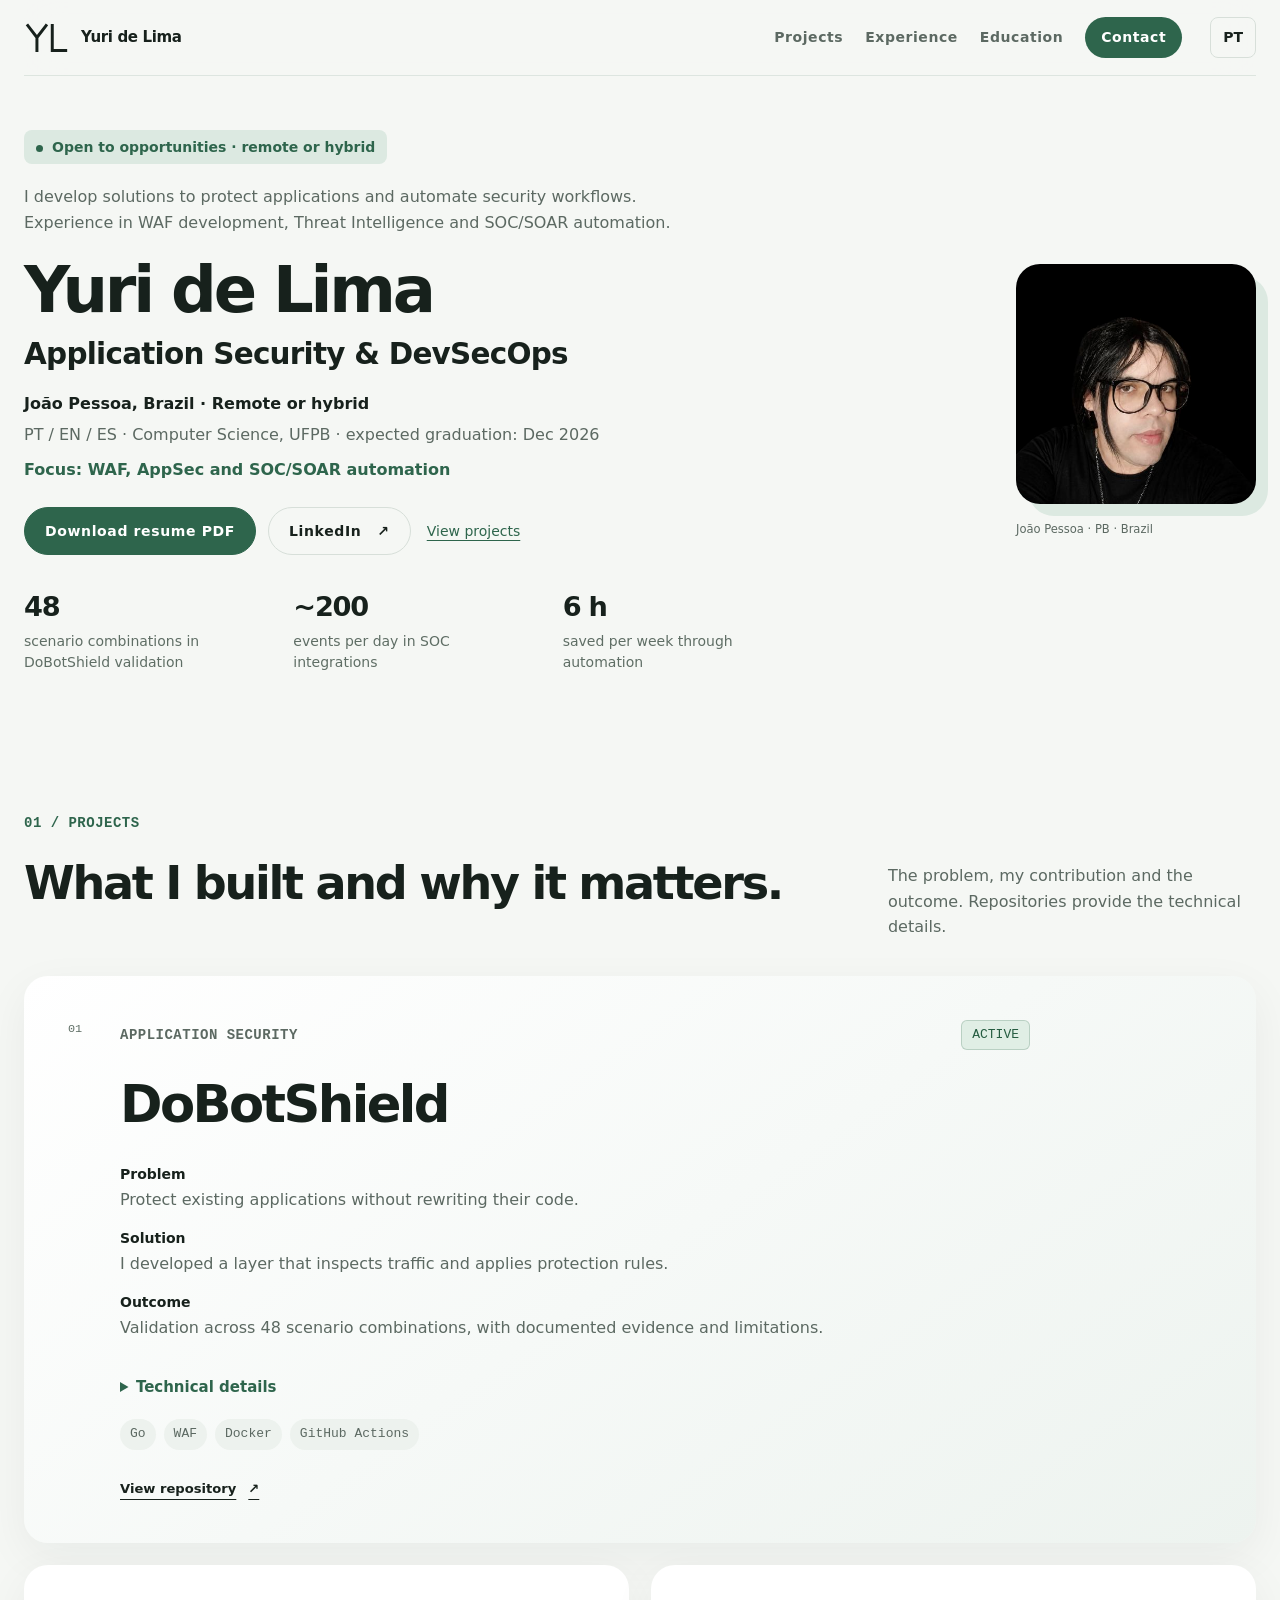
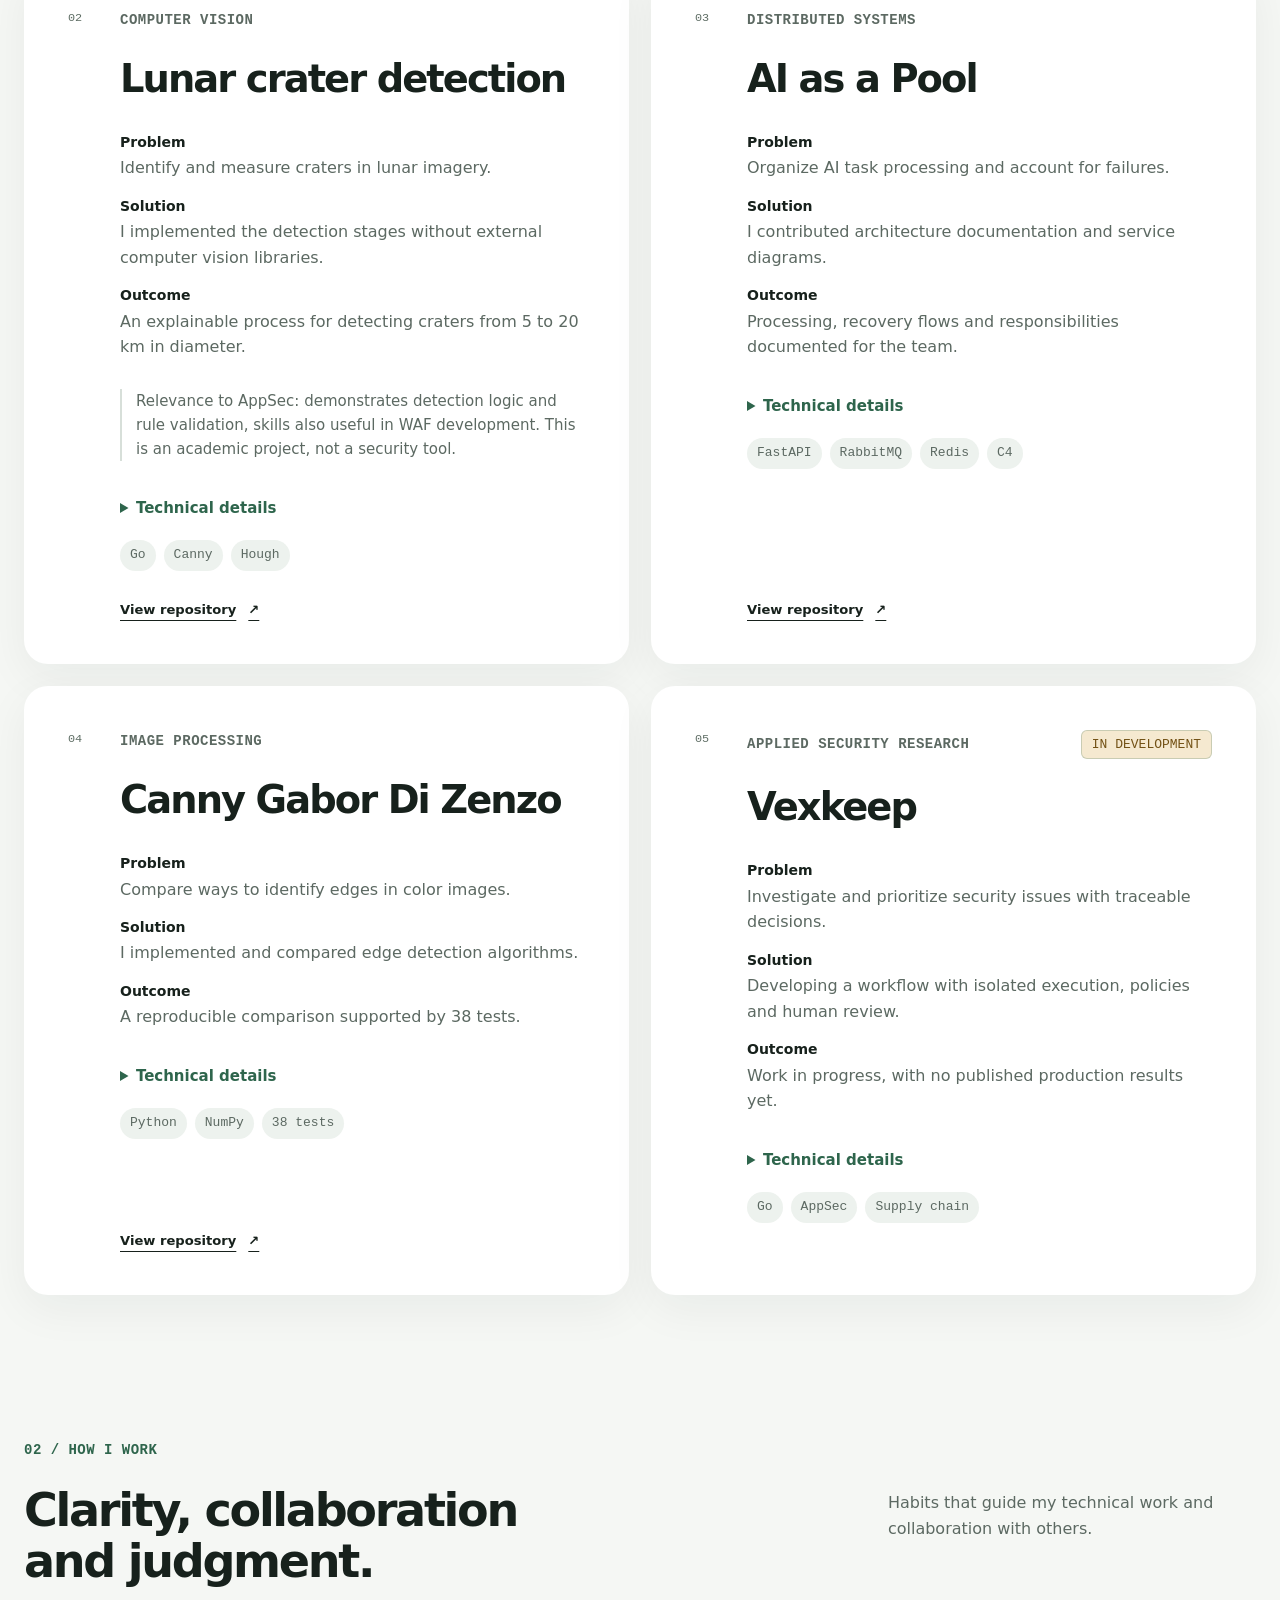
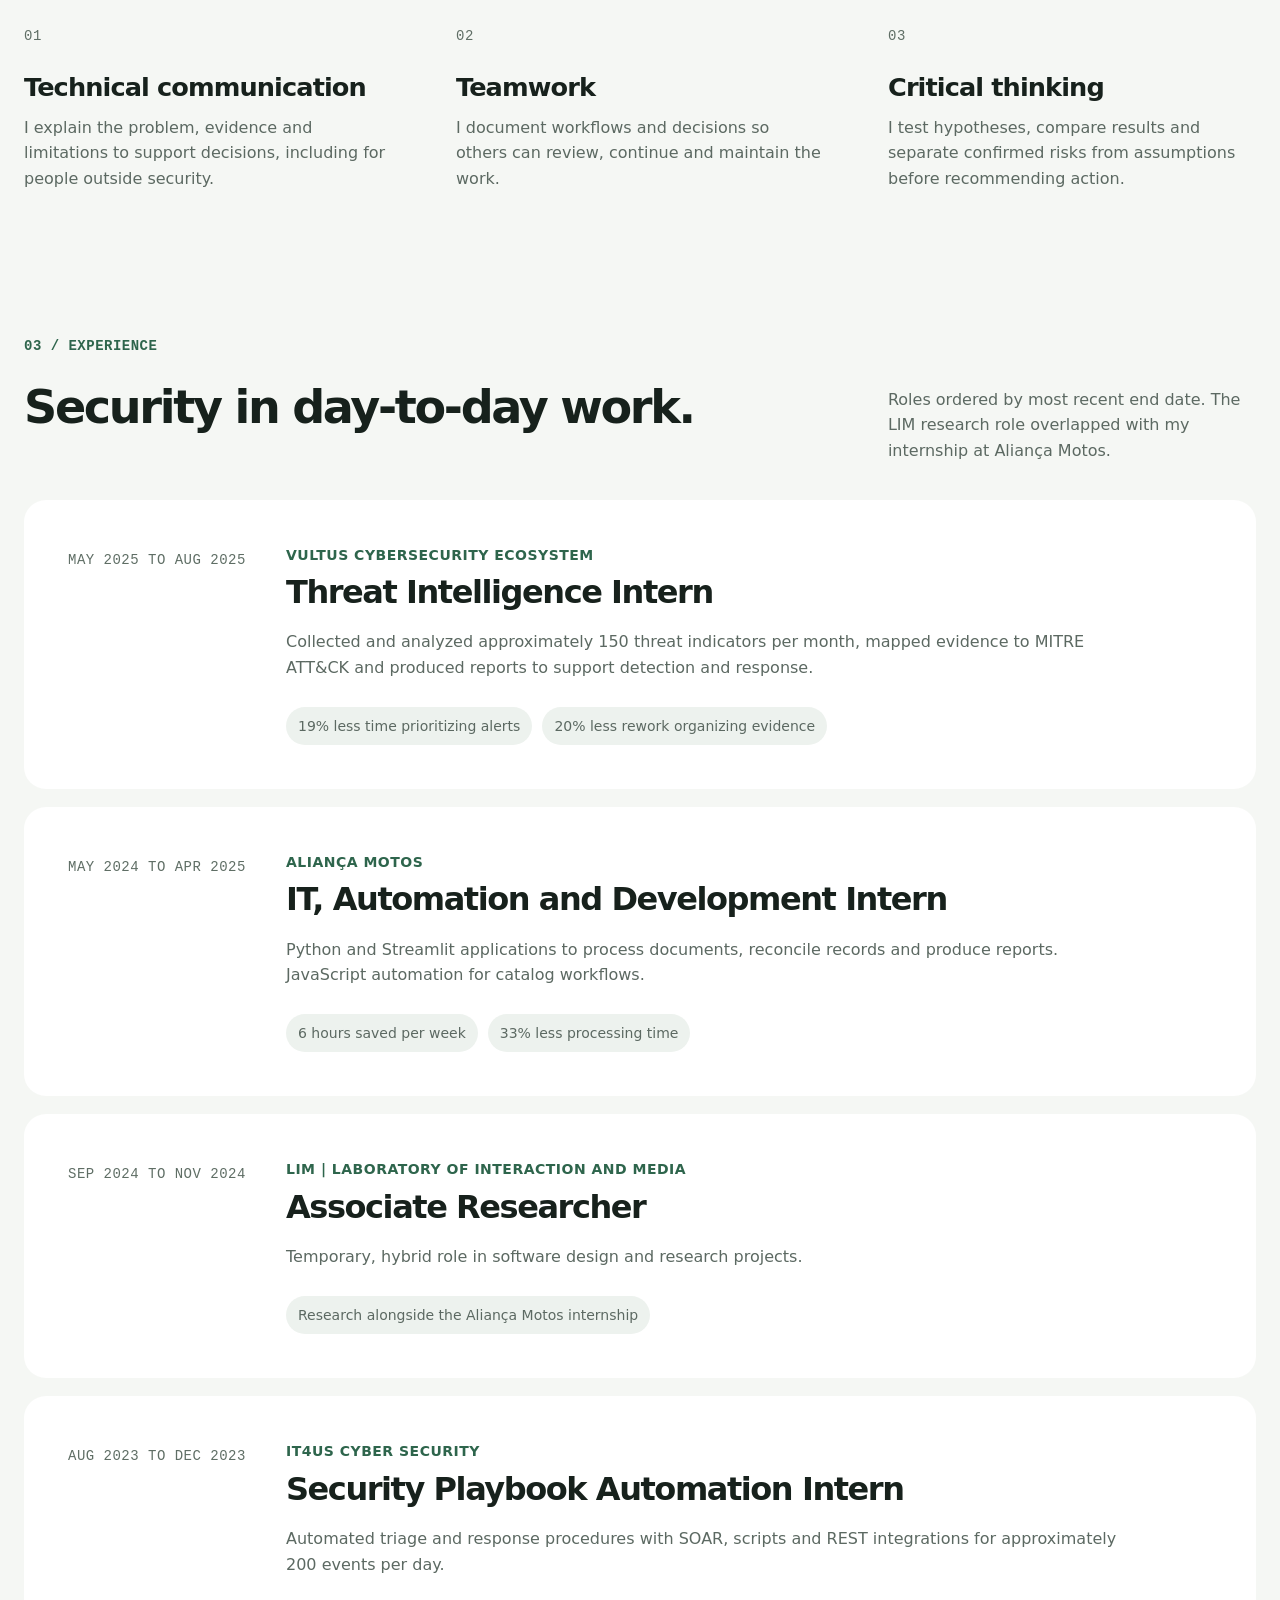
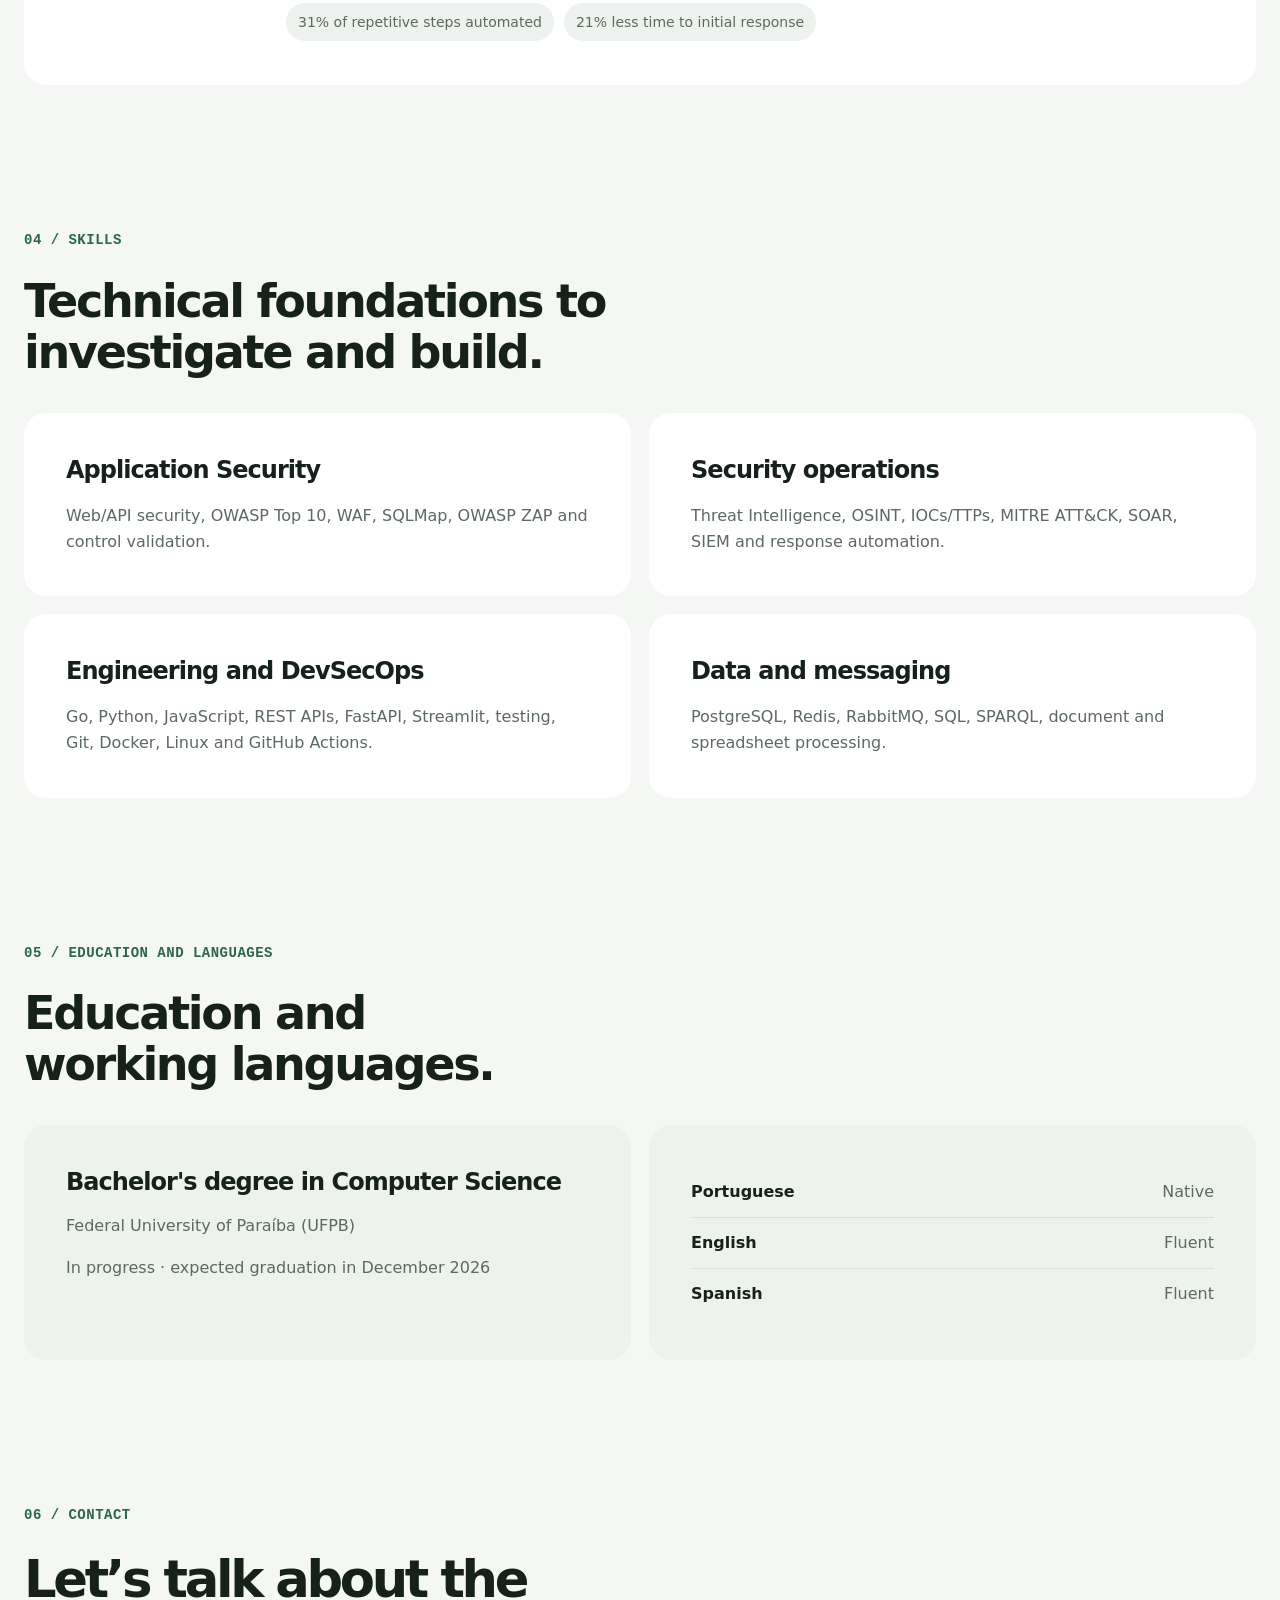
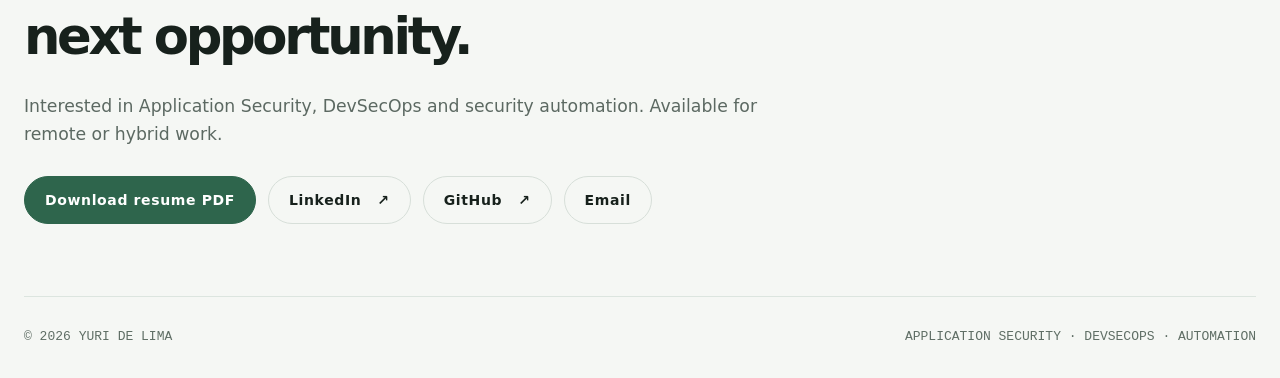
==== en/index.html @ e6f4560c "feat: make portfolio recruiter-friendly with English version and resume downloads" ====
<!doctype html>
<html lang="en">
<head>
  <meta charset="UTF-8"><meta name="viewport" content="width=device-width, initial-scale=1">
  <meta name="color-scheme" content="light dark">
  <meta name="theme-color" content="#f5f7f4" media="(prefers-color-scheme: light)">
  <meta name="theme-color" content="#131b17" media="(prefers-color-scheme: dark)">
  <title>Yuri de Lima - AppSec Engineer | João Pessoa</title><meta name="description" content="Yuri de Lima, based in João Pessoa, Brazil. Application Security, DevSecOps, WAF and SOC/SOAR automation. Projects, experience, UFPB education and PDF resume."><meta name="author" content="Yuri de Lima">
  <link rel="canonical" href="https://yuridelimadev.github.io/en/">
  <link rel="alternate" hreflang="pt-BR" href="https://yuridelimadev.github.io/"><link rel="alternate" hreflang="en" href="https://yuridelimadev.github.io/en/"><link rel="alternate" hreflang="x-default" href="https://yuridelimadev.github.io/">
  <meta property="og:type" content="website"><meta property="og:locale" content="en_US"><meta property="og:site_name" content="Yuri de Lima">
  <meta property="og:title" content="Yuri de Lima | Application Security &amp; DevSecOps"><meta property="og:description" content="Yuri de Lima, based in João Pessoa, Brazil. Application Security, DevSecOps, WAF and SOC/SOAR automation. Projects, experience, UFPB education and PDF resume."><meta property="og:url" content="https://yuridelimadev.github.io/en/">
  <meta property="og:image" content="https://yuridelimadev.github.io/assets/og.png"><meta property="og:image:type" content="image/png"><meta property="og:image:width" content="1731"><meta property="og:image:height" content="909"><meta property="og:image:alt" content="Yuri de Lima, Application Security and DevSecOps">
  <meta name="twitter:card" content="summary_large_image"><meta name="twitter:title" content="Yuri de Lima | Application Security &amp; DevSecOps"><meta name="twitter:description" content="Yuri de Lima, based in João Pessoa, Brazil. Application Security, DevSecOps, WAF and SOC/SOAR automation. Projects, experience, UFPB education and PDF resume."><meta name="twitter:image" content="https://yuridelimadev.github.io/assets/og.png">
  <link rel="icon" href="/assets/favicon.svg?v=4" type="image/svg+xml"><link rel="manifest" href="/site.webmanifest"><link rel="stylesheet" href="/styles.css?v=5"><script src="/script.js?v=5" defer></script>
  <script type="application/ld+json">{"@context":"https://schema.org","@type":"Person","@id":"https://yuridelimadev.github.io/#person","name":"Yuri de Lima","url":"https://yuridelimadev.github.io/","image":"https://yuridelimadev.github.io/assets/yuri-silva.jpg","jobTitle":"Application Security & DevSecOps","email":"mailto:yuri.silva.bezerra.lima@academico.ufpb.br","sameAs":["https://github.com/yurIdeLimaDev","https://www.linkedin.com/in/yuridelima"],"address":{"@type":"PostalAddress","addressLocality":"João Pessoa","addressRegion":"PB","addressCountry":"BR"},"affiliation":{"@type":"CollegeOrUniversity","name":"Universidade Federal da Paraíba"},"knowsLanguage":["pt-BR","en","es"],"knowsAbout":["Application Security","DevSecOps","WAF","Threat Intelligence","SOC","SOAR","Security Automation","Go","Python"]}</script>
</head>
<body>
  <a class="skip-link" href="#conteudo">Skip to content</a>
  <header class="site-header">
    <a class="brand" href="#inicio" aria-label="Yuri de Lima, home"><span class="brand-mark" aria-hidden="true"><svg viewBox="0 0 48 36" focusable="false"><path d="M4 5 L13.5 17.5 L23 5 M13.5 17.5 L13.5 31"/><path d="M29.5 5 L29.5 31 L43.5 31"/></svg></span><span>Yuri de Lima</span></a>
    <div class="header-controls"><a class="language-toggle" href="/" hreflang="pt-BR" lang="pt-BR" aria-label="Ler em português">PT</a><button class="menu-toggle" type="button" aria-expanded="false" aria-controls="main-nav"><span class="sr-only">Open menu</span><span aria-hidden="true"></span><span aria-hidden="true"></span></button></div>
    <nav id="main-nav" class="main-nav" aria-label="Main navigation"><a href="#trabalhos">Projects</a><a href="#experiencia">Experience</a><a href="#formacao">Education</a><a class="nav-cta" href="#contato">Contact</a></nav>
  </header>
  <main id="conteudo">
    <section id="inicio" class="hero section-shell" aria-labelledby="hero-title">
      <div class="hero-copy">
        <p class="availability"><span class="status-dot" aria-hidden="true"></span>Open to opportunities · remote or hybrid</p>
        <p class="hero-pitch">I develop solutions to protect applications and automate security workflows. Experience in WAF development, Threat Intelligence and SOC/SOAR automation.</p>
        <h1 id="hero-title">Yuri de Lima <span>Application Security &amp; DevSecOps</span></h1>
        <p class="hero-location">João Pessoa, Brazil · Remote or hybrid</p><p class="hero-facts">PT / EN / ES · Computer Science, UFPB · expected graduation: Dec 2026</p><p class="hero-focus">Focus: WAF, AppSec and SOC/SOAR automation</p>
        <div class="hero-actions"><a class="button button-primary" href="/assets/cv-yuri-de-lima-en.pdf" download>Download resume PDF</a><a class="button button-secondary" href="https://www.linkedin.com/in/yuridelima" target="_blank" rel="noopener noreferrer">LinkedIn <span aria-hidden="true">↗</span></a><a class="text-link" href="#trabalhos">View projects</a></div>
        <dl class="signal-grid"><div><dt>48</dt><dd>scenario combinations in DoBotShield validation</dd></div><div><dt>~200</dt><dd>events per day in SOC integrations</dd></div><div><dt>6 h</dt><dd>saved per week through automation</dd></div></dl>
      </div>
      <aside class="profile-panel" aria-label="Yuri de Lima"><div class="portrait-frame"><img src="/assets/yuri-silva.jpg" alt="Portrait of Yuri de Lima" width="640" height="640" fetchpriority="high"></div><div class="profile-meta"><p>João Pessoa · PB · Brazil</p></div></aside>
    </section>
    <section id="trabalhos" class="projects section-shell" aria-labelledby="projects-title">
      <div class="section-heading"><p class="section-index">01 / Projects</p><h2 id="projects-title">What I built and why it matters.</h2><p>The problem, my contribution and the outcome. Repositories provide the technical details.</p></div>
      <div class="project-grid"><article class="project-card project-card-featured"><div class="project-number" aria-hidden="true">01</div><div class="project-content"><div class="project-topline"><p class="project-type">Application Security</p><span class="project-state state-active">Active</span></div><h3>DoBotShield</h3><dl class="project-story"><div><dt>Problem</dt><dd>Protect existing applications without rewriting their code.</dd></div><div><dt>Solution</dt><dd>I developed a layer that inspects traffic and applies protection rules.</dd></div><div><dt>Outcome</dt><dd>Validation across 48 scenario combinations, with documented evidence and limitations.</dd></div></dl><details><summary>Technical details</summary><p>Go WAF and reverse proxy with HTTP/WebSocket inspection, payload normalization, rate limiting and IP/CIDR controls. Eight targets compared using SQLMap, OWASP ZAP, Commix, XSStrike, testssl.sh and wrk.</p></details><ul class="tag-list"><li>Go</li><li>WAF</li><li>Docker</li><li>GitHub Actions</li></ul><a class="project-link" href="https://github.com/yurIdeLimaDev/DoBotShieldV2" target="_blank" rel="noopener noreferrer">View repository <span aria-hidden="true">↗</span></a></div></article><article class="project-card "><div class="project-number" aria-hidden="true">02</div><div class="project-content"><div class="project-topline"><p class="project-type">Computer vision</p></div><h3>Lunar crater detection</h3><dl class="project-story"><div><dt>Problem</dt><dd>Identify and measure craters in lunar imagery.</dd></div><div><dt>Solution</dt><dd>I implemented the detection stages without external computer vision libraries.</dd></div><div><dt>Outcome</dt><dd>An explainable process for detecting craters from 5 to 20 km in diameter.</dd></div></dl><p class="project-relevance">Relevance to AppSec: demonstrates detection logic and rule validation, skills also useful in WAF development. This is an academic project, not a security tool.</p><details><summary>Technical details</summary><p>LRO WAC imagery, Canny edge detection and the Hough transform, using the Go standard library.</p></details><ul class="tag-list"><li>Go</li><li>Canny</li><li>Hough</li></ul><a class="project-link" href="https://github.com/yurIdeLimaDev/ID-Crateras-Lunares" target="_blank" rel="noopener noreferrer">View repository <span aria-hidden="true">↗</span></a></div></article><article class="project-card "><div class="project-number" aria-hidden="true">03</div><div class="project-content"><div class="project-topline"><p class="project-type">Distributed systems</p></div><h3>AI as a Pool</h3><dl class="project-story"><div><dt>Problem</dt><dd>Organize AI task processing and account for failures.</dd></div><div><dt>Solution</dt><dd>I contributed architecture documentation and service diagrams.</dd></div><div><dt>Outcome</dt><dd>Processing, recovery flows and responsibilities documented for the team.</dd></div></dl><details><summary>Technical details</summary><p>Asynchronous architecture with Redis, PostgreSQL, RabbitMQ, retries, DLQ, circuit breaker and cache-aside. My contribution focused on documentation and C4 diagrams.</p></details><ul class="tag-list"><li>FastAPI</li><li>RabbitMQ</li><li>Redis</li><li>C4</li></ul><a class="project-link" href="https://github.com/yurIdeLimaDev/-IA_como_Pool" target="_blank" rel="noopener noreferrer">View repository <span aria-hidden="true">↗</span></a></div></article><article class="project-card "><div class="project-number" aria-hidden="true">04</div><div class="project-content"><div class="project-topline"><p class="project-type">Image processing</p></div><h3>Canny Gabor Di Zenzo</h3><dl class="project-story"><div><dt>Problem</dt><dd>Compare ways to identify edges in color images.</dd></div><div><dt>Solution</dt><dd>I implemented and compared edge detection algorithms.</dd></div><div><dt>Outcome</dt><dd>A reproducible comparison supported by 38 tests.</dd></div></dl><details><summary>Technical details</summary><p>Classic Canny and a vector approach to color images, with correlation, non-maximum suppression and hysteresis implemented from scratch.</p></details><ul class="tag-list"><li>Python</li><li>NumPy</li><li>38 tests</li></ul><a class="project-link" href="https://github.com/yurIdeLimaDev/PDI-Filtros" target="_blank" rel="noopener noreferrer">View repository <span aria-hidden="true">↗</span></a></div></article><article class="project-card "><div class="project-number" aria-hidden="true">05</div><div class="project-content"><div class="project-topline"><p class="project-type">Applied security research</p><span class="project-state state-development">In development</span></div><h3>Vexkeep</h3><dl class="project-story"><div><dt>Problem</dt><dd>Investigate and prioritize security issues with traceable decisions.</dd></div><div><dt>Solution</dt><dd>Developing a workflow with isolated execution, policies and human review.</dd></div><div><dt>Outcome</dt><dd>Work in progress, with no published production results yet.</dd></div></dl><details><summary>Technical details</summary><p>Versioned policies, normalized evidence and final human review. Private repository; only a high-level description is public.</p></details><ul class="tag-list"><li>Go</li><li>AppSec</li><li>Supply chain</li></ul></div></article></div>
    </section>
    <section class="method section-shell" aria-labelledby="method-title"><div class="section-heading"><p class="section-index">02 / How I work</p><h2 id="method-title">Clarity, collaboration and judgment.</h2><p>Habits that guide my technical work and collaboration with others.</p></div><ol class="principle-list"><li><span class="principle-number">01</span><h3>Technical communication</h3><p>I explain the problem, evidence and limitations to support decisions, including for people outside security.</p></li><li><span class="principle-number">02</span><h3>Teamwork</h3><p>I document workflows and decisions so others can review, continue and maintain the work.</p></li><li><span class="principle-number">03</span><h3>Critical thinking</h3><p>I test hypotheses, compare results and separate confirmed risks from assumptions before recommending action.</p></li></ol></section>
    <section id="experiencia" class="experience section-shell" aria-labelledby="experience-title"><div class="section-heading"><p class="section-index">03 / Experience</p><h2 id="experience-title">Security in day-to-day work.</h2><p>Roles ordered by most recent end date. The LIM research role overlapped with my internship at Aliança Motos.</p></div><div class="timeline"><article class="timeline-item"><p class="timeline-date">May 2025 to Aug 2025</p><div><p class="timeline-company">Vultus Cybersecurity Ecosystem</p><h3>Threat Intelligence Intern</h3><p>Collected and analyzed approximately 150 threat indicators per month, mapped evidence to MITRE ATT&amp;CK and produced reports to support detection and response.</p><ul class="impact-list"><li>19% less time prioritizing alerts</li><li>20% less rework organizing evidence</li></ul></div></article><article class="timeline-item"><p class="timeline-date">May 2024 to Apr 2025</p><div><p class="timeline-company">Aliança Motos</p><h3>IT, Automation and Development Intern</h3><p>Python and Streamlit applications to process documents, reconcile records and produce reports. JavaScript automation for catalog workflows.</p><ul class="impact-list"><li>6 hours saved per week</li><li>33% less processing time</li></ul></div></article><article class="timeline-item"><p class="timeline-date">Sep 2024 to Nov 2024</p><div><p class="timeline-company">LIM | Laboratory of Interaction and Media</p><h3>Associate Researcher</h3><p>Temporary, hybrid role in software design and research projects.</p><ul class="impact-list"><li>Research alongside the Aliança Motos internship</li></ul></div></article><article class="timeline-item"><p class="timeline-date">Aug 2023 to Dec 2023</p><div><p class="timeline-company">IT4US Cyber Security</p><h3>Security Playbook Automation Intern</h3><p>Automated triage and response procedures with SOAR, scripts and REST integrations for approximately 200 events per day.</p><ul class="impact-list"><li>31% of repetitive steps automated</li><li>21% less time to initial response</li></ul></div></article></div></section>
    <section id="competencias" class="capabilities section-shell" aria-labelledby="capabilities-title"><div class="section-heading"><p class="section-index">04 / Skills</p><h2 id="capabilities-title">Technical foundations to investigate and build.</h2></div><div class="capability-grid"><article><h3>Application Security</h3><p>Web/API security, OWASP Top 10, WAF, SQLMap, OWASP ZAP and control validation.</p></article><article><h3>Security operations</h3><p>Threat Intelligence, OSINT, IOCs/TTPs, MITRE ATT&amp;CK, SOAR, SIEM and response automation.</p></article><article><h3>Engineering and DevSecOps</h3><p>Go, Python, JavaScript, REST APIs, FastAPI, Streamlit, testing, Git, Docker, Linux and GitHub Actions.</p></article><article><h3>Data and messaging</h3><p>PostgreSQL, Redis, RabbitMQ, SQL, SPARQL, document and spreadsheet processing.</p></article></div></section>
    <section id="formacao" class="education section-shell" aria-labelledby="education-title"><div class="section-heading"><p class="section-index">05 / Education and languages</p><h2 id="education-title">Education and working languages.</h2></div><div class="education-strip"><div><h3>Bachelor's degree in Computer Science</h3><p>Federal University of Paraíba (UFPB)</p><p>In progress · expected graduation in December 2026</p></div><div><dl class="language-list"><div><dt>Portuguese</dt><dd>Native</dd></div><div><dt>English</dt><dd>Fluent</dd></div><div><dt>Spanish</dt><dd>Fluent</dd></div></dl></div></div></section>
    <section id="contato" class="contact section-shell" aria-labelledby="contact-title"><p class="section-index">06 / Contact</p><div class="contact-grid"><div><h2 id="contact-title">Let’s talk about the next opportunity.</h2><p>Interested in Application Security, DevSecOps and security automation. Available for remote or hybrid work.</p></div><div class="contact-actions" aria-label="Contact channels"><a class="button button-primary" href="/assets/cv-yuri-de-lima-en.pdf" download>Download resume PDF</a><a class="button button-secondary" href="https://www.linkedin.com/in/yuridelima" target="_blank" rel="noopener noreferrer">LinkedIn <span aria-hidden="true">↗</span></a><a class="button button-secondary" href="https://github.com/yurIdeLimaDev" target="_blank" rel="noopener noreferrer">GitHub <span aria-hidden="true">↗</span></a><a class="button button-secondary" href="mailto:yuri.silva.bezerra.lima@academico.ufpb.br">Email</a></div></div></section>
  </main>
  <footer class="site-footer section-shell"><p>© <span data-year>2026</span> Yuri de Lima</p><p>Application Security · DevSecOps · Automation</p></footer>
</body></html>
---- styles.css ----
:root {
  --bg: #f5f7f4;
  --bg-raised: #ffffff;
  --surface: #edf2ee;
  --surface-strong: #e2ebe5;
  --text: #17211c;
  --muted: #5c6962;
  --faint: #7b8780;
  --line: #d7dfd9;
  --accent: #2e654c;
  --accent-dark: #ffffff;
  --accent-soft: #dce9e1;
  --cyan: #537467;
  --max-width: 1240px;
  --radius: 18px;
  --shadow: 0 24px 70px rgba(23, 33, 28, 0.1);
}

* { box-sizing: border-box; }

html { scroll-behavior: smooth; }

body {
  margin: 0;
  min-width: 320px;
  color: var(--text);
  background: var(--bg);
  font-family: Inter, ui-sans-serif, system-ui, -apple-system, BlinkMacSystemFont, "Segoe UI", sans-serif;
  font-size: 16px;
  line-height: 1.6;
  text-rendering: optimizeLegibility;
}

body::before { content: none; }

img { display: block; max-width: 100%; }
a { color: inherit; }
button, a { -webkit-tap-highlight-color: transparent; }

:focus-visible {
  outline: 3px solid var(--accent);
  outline-offset: 4px;
}

.sr-only {
  position: absolute;
  width: 1px;
  height: 1px;
  padding: 0;
  margin: -1px;
  overflow: hidden;
  clip: rect(0, 0, 0, 0);
  white-space: nowrap;
  border: 0;
}

.skip-link {
  position: fixed;
  top: 12px;
  left: 12px;
  z-index: 100;
  transform: translateY(-150%);
  padding: 10px 14px;
  color: var(--bg);
  background: var(--accent);
  font-weight: 800;
  text-decoration: none;
}

.skip-link:focus { transform: translateY(0); }

.section-shell {
  width: min(calc(100% - 48px), var(--max-width));
  margin-inline: auto;
}

.site-header {
  position: sticky;
  top: 0;
  z-index: 20;
  display: flex;
  align-items: center;
  justify-content: space-between;
  width: min(calc(100% - 48px), var(--max-width));
  min-height: 76px;
  margin-inline: auto;
  border-bottom: 1px solid rgba(46, 101, 76, 0.12);
  background: rgba(245, 247, 244, 0.9);
  backdrop-filter: blur(18px);
}

.brand {
  display: inline-flex;
  align-items: center;
  gap: 11px;
  font-size: 0.94rem;
  font-weight: 750;
  letter-spacing: -0.025em;
  text-decoration: none;
}

.brand-mark {
  display: block;
  width: 46px;
  height: 36px;
  min-width: 46px;
}

.brand-mark svg {
  display: block;
  width: 100%;
  height: 100%;
  overflow: visible;
}

.brand-mark path {
  fill: none;
  stroke: var(--text);
  stroke-width: 3.1;
  stroke-linecap: square;
  stroke-linejoin: miter;
}

.main-nav { display: flex; align-items: center; gap: 28px; }

.main-nav a {
  color: var(--muted);
  font-size: 0.84rem;
  font-weight: 700;
  letter-spacing: 0.04em;
  text-decoration: none;
}

.main-nav a:hover { color: var(--text); }

.main-nav .nav-cta {
  padding: 9px 16px;
  border: 0;
  border-radius: 999px;
  color: #ffffff;
  background: var(--accent);
}

.menu-toggle { display: none; }

.hero {
  display: grid;
  grid-template-columns: minmax(0, 1fr) minmax(220px, 300px);
  gap: clamp(42px, 9vw, 130px);
  align-items: center;
  min-height: min(820px, calc(100vh - 76px));
  padding-block: 86px 108px;
}

.eyebrow,
.section-index,
.project-type,
.portrait-index {
  margin: 0;
  color: var(--accent);
  font-family: "Cascadia Code", "SFMono-Regular", Consolas, monospace;
  font-size: 0.74rem;
  font-weight: 700;
  letter-spacing: 0.1em;
  text-transform: uppercase;
}

.status-dot {
  display: inline-block;
  width: 7px;
  height: 7px;
  margin-right: 9px;
  border-radius: 50%;
  background: var(--accent);
  box-shadow: 0 0 0 5px rgba(200, 255, 93, 0.09);
}

h1, h2, h3 { margin-top: 0; line-height: 1.04; text-wrap: balance; }

h1 {
  max-width: 930px;
  margin-bottom: 30px;
  font-size: clamp(3rem, 6.4vw, 6.2rem);
  font-weight: 720;
  letter-spacing: -0.06em;
}

.hero-copy .eyebrow { margin-bottom: 26px; }

.hero-lead {
  max-width: 720px;
  margin: 0;
  color: var(--muted);
  font-size: clamp(1.04rem, 1.6vw, 1.28rem);
}

.hero-actions { display: flex; flex-wrap: wrap; gap: 12px; margin-top: 38px; }

.button {
  display: inline-flex;
  min-height: 48px;
  align-items: center;
  justify-content: center;
  gap: 16px;
  padding: 0 20px;
  border: 1px solid var(--line);
  border-radius: 999px;
  font-size: 0.84rem;
  font-weight: 800;
  letter-spacing: 0.045em;
  text-decoration: none;
  transition: transform 160ms ease, border-color 160ms ease, background 160ms ease;
}

.button:hover { transform: translateY(-2px); }
.button-primary { border-color: var(--accent); color: var(--accent-dark); background: var(--accent); }
.button-secondary:hover { border-color: var(--muted); background: var(--surface); }

.signal-grid {
  display: grid;
  grid-template-columns: repeat(3, 1fr);
  max-width: 780px;
  gap: clamp(20px, 4vw, 54px);
  margin: 62px 0 0;
  padding: 0;
}

.signal-grid div { padding: 0; }
.signal-grid div + div { padding-left: 0; border-left: 0; }
.signal-grid dt { font-size: clamp(1.6rem, 3vw, 2.35rem); font-weight: 760; letter-spacing: -0.045em; }
.signal-grid dd { margin: 3px 0 0; color: var(--faint); font-size: 0.78rem; line-height: 1.45; }

.profile-panel { align-self: center; display: flex; width: min(100%, 260px); flex-direction: column; justify-content: center; }

.portrait-frame {
  position: relative;
  width: 100%;
  height: auto;
  aspect-ratio: 1;
  padding: 0;
  border: 0;
  background: transparent;
  box-shadow: none;
}

.portrait-frame::before {
  content: "";
  position: absolute;
  inset: 12px -12px -12px 12px;
  z-index: -1;
  border-radius: 26px;
  background: var(--accent-soft);
}

.portrait-frame::after { content: none; }

.portrait-frame img {
  width: 100%;
  height: 100%;
  aspect-ratio: 1;
  object-fit: cover;
  object-position: center;
  border-radius: 24px;
  filter: saturate(0.82) contrast(1.02);
}

.portrait-index {
  position: absolute;
  right: 14px;
  bottom: 14px;
  padding: 5px 9px;
  border-radius: 999px;
  color: var(--text);
  background: rgba(255, 255, 255, 0.84);
}

.profile-meta {
  display: flex;
  justify-content: space-between;
  gap: 20px;
  margin-top: 16px;
  color: var(--muted);
  font-size: 0.72rem;
}

.profile-meta p { margin: 0; }
.profile-meta p:last-child { text-align: right; }

.projects,
.method,
.experience,
.capabilities,
.contact {
  padding-block: 120px;
  border-top: 0;
}

.section-heading {
  display: grid;
  grid-template-columns: minmax(0, 1.2fr) minmax(260px, 0.58fr);
  gap: 24px clamp(40px, 8vw, 120px);
  align-items: start;
  margin-bottom: 58px;
}

.section-heading .section-index { grid-column: 1 / -1; }
.section-heading h2 { margin: 0; max-width: 760px; font-size: clamp(2.35rem, 4.4vw, 4.2rem); letter-spacing: -0.05em; }
.section-heading > p:last-child { margin: 5px 0 0; color: var(--muted); }

.project-grid { display: grid; grid-template-columns: repeat(2, 1fr); gap: 22px; }

.project-card {
  position: relative;
  display: grid;
  grid-template-columns: 52px 1fr;
  min-height: 420px;
  padding: clamp(24px, 4vw, 44px);
  border: 0;
  border-radius: 24px;
  background: var(--bg-raised);
  box-shadow: 0 14px 46px rgba(23, 33, 28, 0.055);
  transition: transform 180ms ease, box-shadow 180ms ease;
}

.project-card:hover { transform: translateY(-3px); box-shadow: 0 20px 58px rgba(23, 33, 28, 0.09); }
.project-card-featured { grid-column: 1 / -1; min-height: 450px; }
.project-card-featured .project-content { max-width: 910px; }
.project-card-featured { background: linear-gradient(145deg, #ffffff, #edf3ef); }
.project-card-private { background: #e9f0eb; }

.project-number { color: var(--faint); font-family: "Cascadia Code", "SFMono-Regular", Consolas, monospace; font-size: 0.74rem; }
.project-content { display: flex; flex-direction: column; align-items: flex-start; }
.project-topline { display: flex; width: 100%; align-items: center; justify-content: space-between; gap: 20px; }

.project-state {
  padding: 4px 9px;
  border: 1px solid rgba(46, 101, 76, 0.22);
  border-radius: 999px;
  color: var(--accent);
  font-family: "Cascadia Code", "SFMono-Regular", Consolas, monospace;
  font-size: 0.66rem;
  text-transform: uppercase;
}

.project-card h3 { margin: 28px 0 18px; font-size: clamp(2rem, 4vw, 4rem); letter-spacing: -0.05em; }
.project-card:not(.project-card-featured) h3 { font-size: clamp(1.8rem, 3vw, 2.8rem); }
.project-card p { max-width: 780px; color: var(--muted); }
.project-summary { color: var(--text) !important; font-size: clamp(1.02rem, 1.5vw, 1.25rem); }

.tag-list { display: flex; flex-wrap: wrap; gap: 8px; margin: 20px 0 28px; padding: 0; list-style: none; }
.tag-list li { padding: 5px 10px; border: 0; border-radius: 999px; color: var(--muted); background: var(--surface); font-family: "Cascadia Code", "SFMono-Regular", Consolas, monospace; font-size: 0.68rem; }

.project-link {
  display: inline-flex;
  align-items: center;
  gap: 12px;
  margin-top: auto;
  color: var(--text);
  font-size: 0.82rem;
  font-weight: 800;
  text-underline-offset: 6px;
}

.project-link:hover { color: var(--accent); }

.project-note {
  margin-top: auto;
  color: var(--faint);
  font-family: "Cascadia Code", "SFMono-Regular", Consolas, monospace;
  font-size: 0.68rem;
  text-transform: uppercase;
}

.principle-list {
  display: grid;
  grid-template-columns: repeat(3, 1fr);
  gap: clamp(28px, 5vw, 70px);
  margin: 0;
  padding: 0;
  border-top: 0;
  list-style: none;
  counter-reset: principle;
}

.principle-list li {
  display: block;
  padding: 0;
  border-bottom: 0;
}

.principle-number,
.timeline-date,
.capability-code,
.education-label {
  color: var(--faint);
  font-family: "Cascadia Code", "SFMono-Regular", Consolas, monospace;
  font-size: 0.7rem;
  letter-spacing: 0.08em;
  text-transform: uppercase;
}

.principle-list h3 { margin: 26px 0 14px; font-size: clamp(1.4rem, 2vw, 1.9rem); letter-spacing: -0.035em; }
.principle-list p { margin: 0; color: var(--muted); }

.timeline { display: grid; gap: 18px; border-top: 0; }

.timeline-item {
  display: grid;
  grid-template-columns: 0.55fr 2.1fr;
  gap: 40px;
  padding: clamp(28px, 4vw, 44px);
  border: 0;
  border-radius: 22px;
  background: rgba(255, 255, 255, 0.72);
}

.timeline-date { margin: 5px 0 0; }
.timeline-company { margin: 0 0 7px; color: var(--accent); font-size: 0.8rem; font-weight: 750; letter-spacing: 0.04em; text-transform: uppercase; }
.timeline-item h3 { margin: 0 0 18px; font-size: clamp(1.8rem, 3vw, 3.2rem); letter-spacing: -0.045em; }
.timeline-item > div > p:not(.timeline-company) { max-width: 850px; margin: 0; color: var(--muted); }

.impact-list {
  display: flex;
  flex-wrap: wrap;
  gap: 10px;
  margin: 26px 0 0;
  padding: 0;
  list-style: none;
}

.impact-list li { padding: 8px 12px; border: 0; border-radius: 999px; color: var(--muted); background: var(--surface); font-size: 0.78rem; }
.impact-list strong { color: var(--text); }

.capability-grid { display: grid; grid-template-columns: repeat(2, 1fr); gap: 18px; border: 0; }
.capability-grid article { min-height: 270px; padding: clamp(28px, 4vw, 42px); border: 0; border-radius: 22px; background: var(--bg-raised); }
.capability-code { margin: 0 0 48px; color: var(--accent); }
.capability-grid h3 { margin: 0 0 18px; font-size: clamp(1.55rem, 2.7vw, 2.5rem); letter-spacing: -0.04em; }
.capability-grid article > p:last-child { margin: 0; color: var(--muted); }

.education-strip { display: grid; grid-template-columns: repeat(2, 1fr); gap: 18px; margin-top: 18px; border: 0; }
.education-strip > div { padding: clamp(28px, 4vw, 42px); border-radius: 22px; background: var(--surface); }
.education-strip > div + div { border-left: 0; }
.education-label { margin: 0 0 26px; color: var(--accent); }
.education-strip h3 { margin: 0 0 8px; font-size: clamp(1.6rem, 3vw, 2.7rem); letter-spacing: -0.04em; }
.education-strip p:last-child { margin: 0; color: var(--muted); }

.contact {
  position: relative;
  overflow: hidden;
  padding-bottom: 140px;
}

.contact::after {
  content: none;
}

.contact > .section-index { margin-bottom: 58px; }
.contact-grid { display: grid; grid-template-columns: minmax(0, 1fr); gap: clamp(42px, 6vw, 76px); }
.contact h2 {
  max-width: 1080px;
  margin: 0 0 28px;
  font-size: clamp(3rem, 6.4vw, 6.2rem);
  line-height: 0.94;
  letter-spacing: -0.065em;
  text-wrap: balance;
}
.contact-grid > div:first-child > p { max-width: 760px; margin: 0; color: var(--muted); font-size: 1.08rem; }

.contact-links {
  display: grid;
  grid-template-columns: repeat(3, minmax(0, 1fr));
  gap: 14px;
  border-top: 0;
}
.contact-links a {
  display: grid;
  grid-template-columns: minmax(0, 1fr) auto;
  grid-template-areas:
    "label arrow"
    "value value";
  gap: 28px 16px;
  align-content: space-between;
  min-height: 154px;
  padding: 24px;
  border: 1px solid var(--line);
  border-radius: 16px;
  background: var(--bg-raised);
  text-decoration: none;
  transition: border-color 160ms ease, background-color 160ms ease, transform 160ms ease;
}

.contact-links a > span:first-child { grid-area: label; color: var(--faint); font-family: "Cascadia Code", "SFMono-Regular", Consolas, monospace; font-size: 0.68rem; text-transform: uppercase; }
.contact-links a > span:last-child { grid-area: arrow; }
.contact-links strong { grid-area: value; overflow-wrap: anywhere; font-size: clamp(0.86rem, 1.1vw, 1rem); line-height: 1.45; }
.contact-links a:hover { border-color: rgba(46, 101, 76, 0.35); background: var(--surface); transform: translateY(-2px); }
.contact-links a:hover strong,
.contact-links a:hover > span:last-child { color: var(--accent); }

.site-footer {
  display: flex;
  justify-content: space-between;
  gap: 24px;
  padding-block: 30px;
  border-top: 1px solid rgba(46, 101, 76, 0.12);
  color: var(--faint);
  font-family: "Cascadia Code", "SFMono-Regular", Consolas, monospace;
  font-size: 0.68rem;
  text-transform: uppercase;
}

.site-footer p { margin: 0; }

@media (max-width: 920px) {
  .site-header { min-height: 68px; }
  .menu-toggle {
    display: grid;
    width: 44px;
    height: 44px;
    place-content: center;
    gap: 6px;
    border: 0;
    color: var(--text);
    background: transparent;
  }
  .menu-toggle span:not(.sr-only) { display: block; width: 22px; height: 1px; background: currentColor; }
  .main-nav {
    position: absolute;
    top: 67px;
    right: 0;
    left: 0;
    display: none;
    flex-direction: column;
    align-items: stretch;
    gap: 0;
    padding: 16px;
    border: 1px solid var(--line);
    background: var(--bg-raised);
    box-shadow: var(--shadow);
  }
  .main-nav[data-open="true"] { display: flex; }
  .main-nav a { padding: 13px; }
  .hero { grid-template-columns: 1fr; min-height: auto; }
  .hero-copy { order: 1; }
  .profile-panel { width: min(100%, 260px); }
  .signal-grid { max-width: 100%; }
  .section-heading { grid-template-columns: 1fr; }
  .principle-list { grid-template-columns: 1fr; gap: 38px; }
  .contact-links { grid-template-columns: 1fr; }
}

@media (max-width: 680px) {
  .section-shell, .site-header { width: min(calc(100% - 32px), var(--max-width)); }
  .hero { gap: 42px; padding-block: 52px 76px; }
  h1 { font-size: clamp(2.85rem, 15vw, 4.4rem); }
  .signal-grid { grid-template-columns: 1fr; gap: 0; }
  .signal-grid div { padding: 16px 0; }
  .signal-grid div + div { padding-left: 0; border-top: 0; border-left: 0; }
  .projects, .method, .experience, .capabilities, .contact { padding-block: 84px; }
  .project-grid { grid-template-columns: 1fr; }
  .project-card-featured { grid-column: auto; }
  .project-card { grid-template-columns: 34px 1fr; min-height: 390px; padding: 24px 20px; }
  .project-topline { align-items: flex-start; }
  .timeline-item { grid-template-columns: 1fr; gap: 14px; }
  .capability-grid, .education-strip { grid-template-columns: 1fr; }
  .education-strip > div + div { border-top: 0; border-left: 0; }
  .contact-links a { min-height: 132px; }
  .profile-meta, .site-footer { flex-direction: column; }
  .profile-meta p:last-child { text-align: left; }
}

@media (prefers-reduced-motion: reduce) {
  html { scroll-behavior: auto; }
  *, *::before, *::after { scroll-behavior: auto !important; transition-duration: 0.01ms !important; }
}

/* Recruiter profile: compact introduction, clear actions and progressive detail. */
:root { --faint: #5f6e65; color-scheme: light dark; }
section[id] { scroll-margin-top: 100px; }
.header-controls { display: flex; align-items: center; gap: 12px; order: 3; }
.language-toggle { padding: 8px 12px; border: 1px solid var(--line); border-radius: 8px; font-size: .875rem; font-weight: 700; text-decoration: none; }
.language-toggle:hover { background: var(--surface); }
.main-nav { margin-left: auto; margin-right: 28px; gap: 22px; }
.main-nav a, .button { font-size: .875rem; }
.hero { min-height: auto; padding-block: 54px 68px; gap: 56px; grid-template-columns: minmax(0, 1fr) 240px; }
.hero-copy { min-width: 0; }
.availability { display: inline-block; margin: 0 0 20px; padding: 6px 12px; border-radius: 8px; background: var(--accent-soft); color: var(--accent); font-size: .875rem; font-weight: 650; }
.status-dot { box-shadow: none; }
.hero-pitch { max-width: 650px; margin: 0 0 20px; color: var(--muted); font-size: 1rem; line-height: 1.6; }
.hero h1 { margin-bottom: 18px; font-size: clamp(2.8rem, 5vw, 4.2rem); letter-spacing: -.05em; line-height: 1.08; }
.hero h1 span { display: block; margin-top: 10px; font-size: clamp(1.3rem, 2.3vw, 1.9rem); letter-spacing: -.025em; line-height: 1.3; }
.hero-location { margin: 0 0 5px; font-weight: 650; }
.hero-facts { max-width: 660px; margin: 0; color: var(--muted); }
.hero-focus { margin: 10px 0 0; color: var(--accent); font-weight: 600; }
.hero-actions { margin-top: 24px; align-items: center; }
.text-link { padding: 10px 4px; color: var(--accent); font-size: .875rem; text-underline-offset: 4px; }
.signal-grid { margin-top: 30px; gap: 28px; }
.signal-grid dt { font-size: 1.7rem; }
.signal-grid dd { font-size: .875rem; }
.profile-panel { width: 240px; }
.portrait-frame img { aspect-ratio: 1; object-fit: cover; }
.projects, .method, .experience, .capabilities, .education, .contact { padding-block: 72px; }
.section-heading { margin-bottom: 36px; }
.section-heading h2 { font-size: clamp(2rem, 3.6vw, 3.2rem); line-height: 1.1; }
.section-index, .project-type, .principle-number, .timeline-date, .timeline-company { font-size: .875rem; letter-spacing: .035em; }
.project-card { min-height: 0; transition: transform 180ms ease, box-shadow 180ms ease; }
.project-card:hover, .project-card:focus-within { transform: translateY(-3px); box-shadow: 0 14px 32px rgb(23 33 28 / 8%); }
.project-topline { flex-wrap: wrap; gap: 10px; }
.project-state { display: inline-block; width: fit-content; padding: 4px 10px; border-radius: 6px; font-size: .8125rem; line-height: 1.5; white-space: normal; }
.state-active { background: #e0eee5; color: #245c40; }
.state-development { background: #f5e9d0; color: #725115; }
.project-story { margin: 0; }
.project-story > div { margin-block: 14px; }
.project-story dt { font-weight: 700; font-size: .875rem; color: var(--text); }
.project-story dd { margin: 2px 0 0; color: var(--muted); }
.project-relevance { padding-left: 14px; border-left: 2px solid var(--line); font-size: .9375rem; color: var(--muted); }
details { margin-top: 20px; color: var(--muted); }
summary { width: fit-content; cursor: pointer; color: var(--accent); font-weight: 600; font-size: .9375rem; }
details p { margin-top: 12px; }
.tag-list li { font-size: .8125rem; }
.timeline-item { grid-template-columns: 190px minmax(0, 1fr); gap: 28px; background: var(--bg-raised); }
.timeline-item h3 { font-size: clamp(1.4rem, 2.5vw, 2rem); line-height: 1.2; }
.impact-list li { font-size: .875rem; }
.capability-grid article { min-height: 0; }
.capability-grid h3, .education-strip h3 { font-size: 1.5rem; line-height: 1.25; }
.education-strip { margin-top: 0; }
.education-strip p { color: var(--muted); }
.language-list { margin: 0; }
.language-list > div { display: flex; justify-content: space-between; gap: 20px; padding: 12px 0; border-bottom: 1px solid var(--line); }
.language-list > div:last-child { border: 0; }
.language-list dt { font-weight: 650; }
.language-list dd { margin: 0; color: var(--muted); }
.contact > .section-index { margin-bottom: 24px; }
.contact-grid { gap: 28px; }
.contact h2 { font-size: clamp(2rem, 4vw, 3.5rem); line-height: 1.12; max-width: 850px; }
.contact-actions { display: flex; flex-wrap: wrap; gap: 12px; }
.site-footer { font-size: .8125rem; }

@media (prefers-color-scheme: dark) {
  :root { --bg: #131b17; --bg-raised: #1d2922; --surface: #25342c; --surface-strong: #304439; --text: #edf3ef; --muted: #bdcac1; --faint: #a9baaf; --line: #415348; --accent: #a6cdb4; --accent-dark: #13241a; --accent-soft: #293e30; --cyan: #b4cdc0; }
  .site-header { background: rgb(19 27 23 / 95%); border-color: var(--line); }
  .main-nav .nav-cta { color: var(--accent-dark); }
  .project-card { background: var(--bg-raised); }
  .project-card-featured { background: var(--surface); }
  .state-active { background: #2b4735; color: #c1e4cc; }
  .state-development { background: #463820; color: #efcf92; }
  .site-footer { border-color: var(--line); }
}
@media (prefers-reduced-motion: no-preference) {
  @supports (animation-timeline: view()) {
    @keyframes gentle-reveal { from { transform: translateY(14px); opacity: .85; } to { transform: none; opacity: 1; } }
    .principle-list li, .timeline-item { animation: gentle-reveal linear both; animation-timeline: view(); animation-range: entry 0% entry 35%; }
  }
}
@media (max-width: 920px) {
  .header-controls { margin-left: auto; }
  .main-nav { margin: 0; }
  .hero { grid-template-columns: 1fr; gap: 30px; }
  .hero-copy { order: 0; }
  .profile-panel { width: 180px; }
}
@media (max-width: 680px) {
  .hero { padding-block: 32px 48px; }
  .availability { font-size: .8125rem; }
  .signal-grid { grid-template-columns: repeat(3, minmax(0, 1fr)); gap: 16px; }
  .signal-grid dd { font-size: .8125rem; }
  .hero-actions .button { padding-inline: 16px; }
  .projects, .method, .experience, .capabilities, .education, .contact { padding-block: 48px; }
  .project-card { grid-template-columns: minmax(0, 1fr); padding: 24px; }
  .project-number { display: none; }
  .timeline-item { grid-template-columns: 1fr; gap: 14px; padding: 24px; }
}
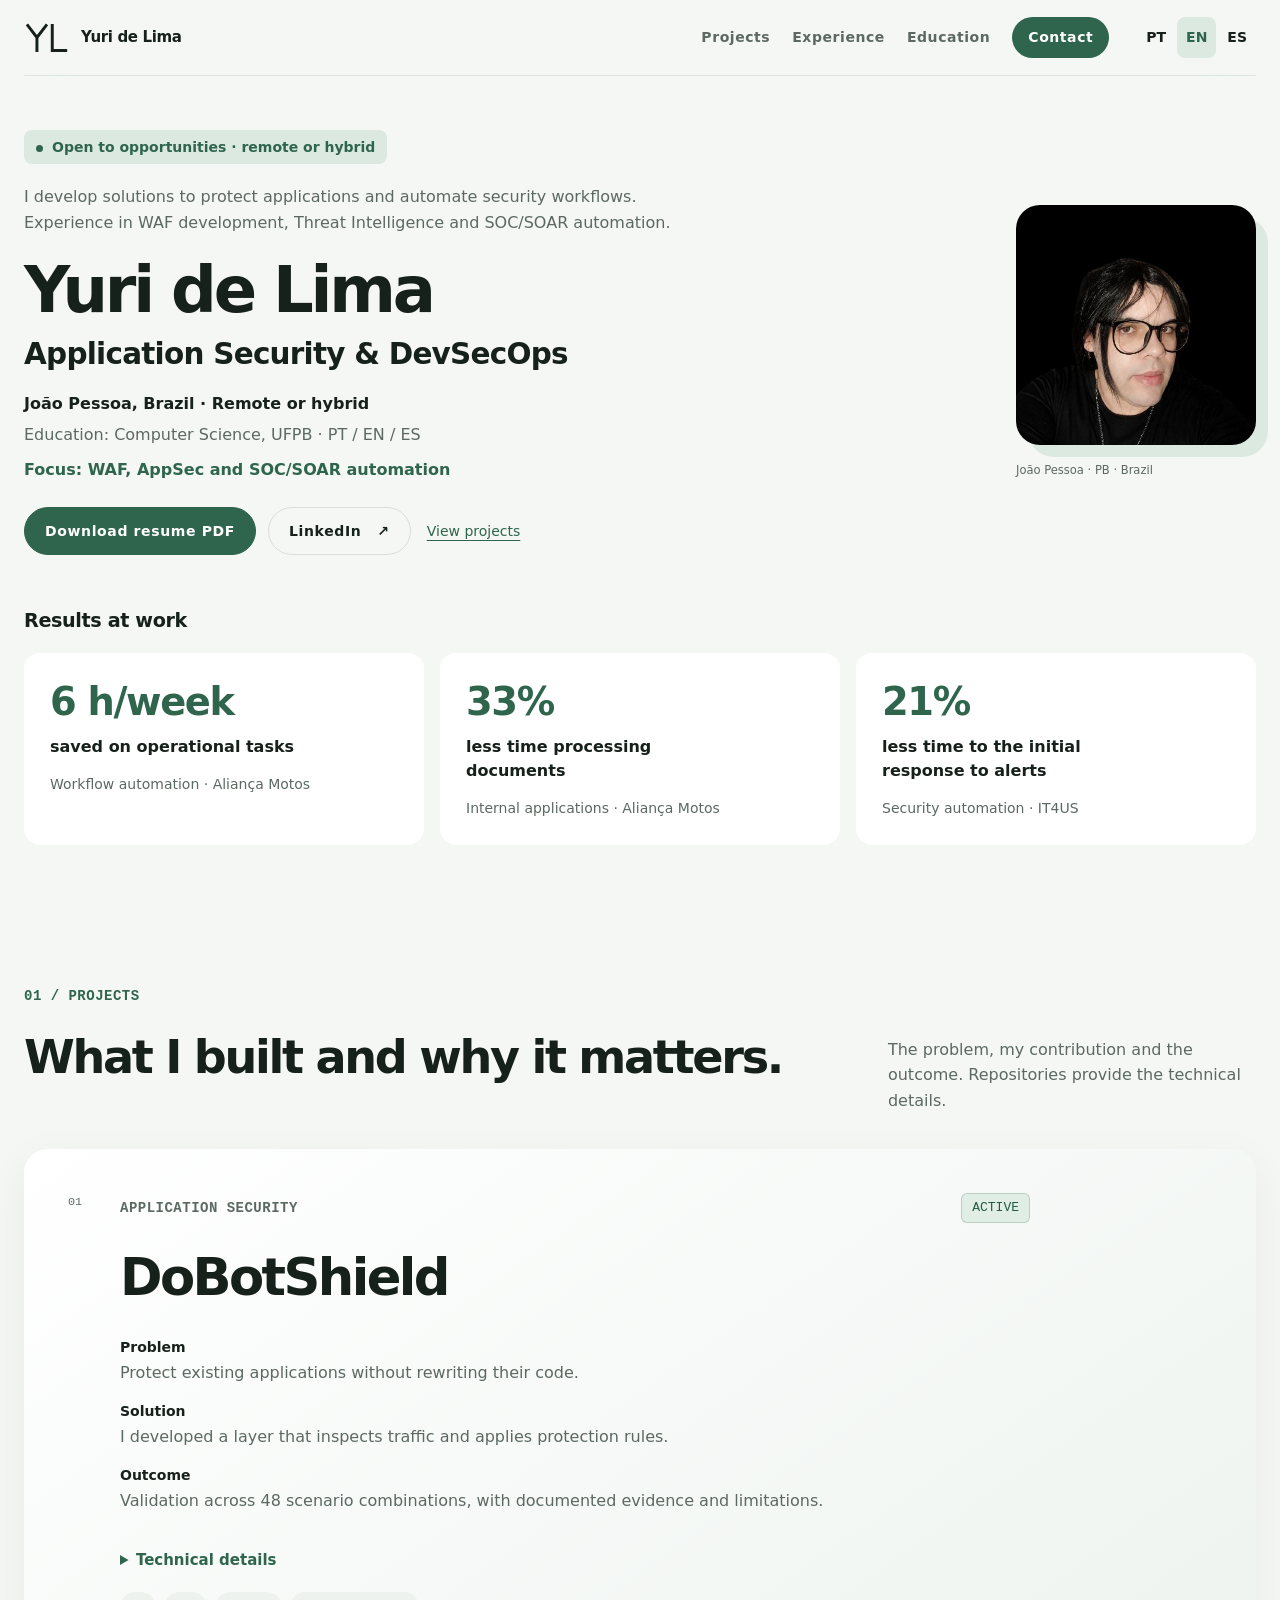
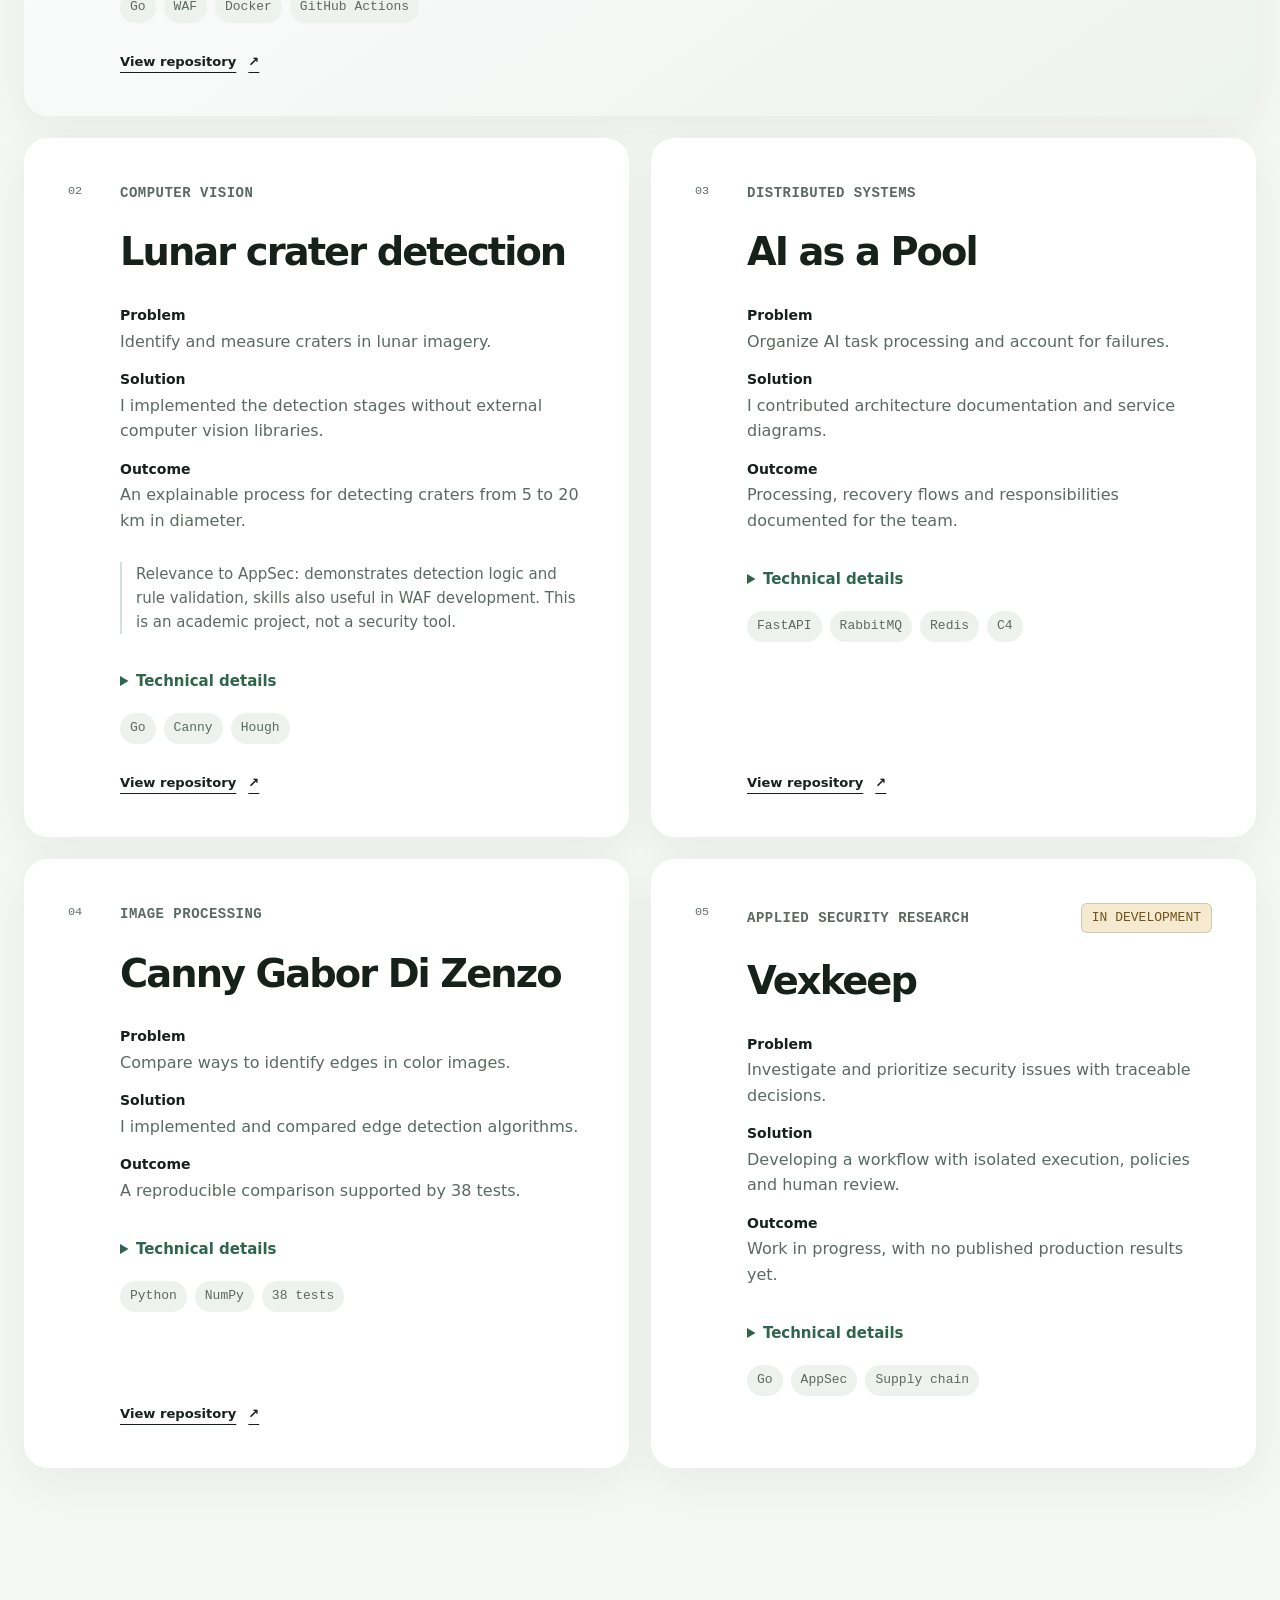
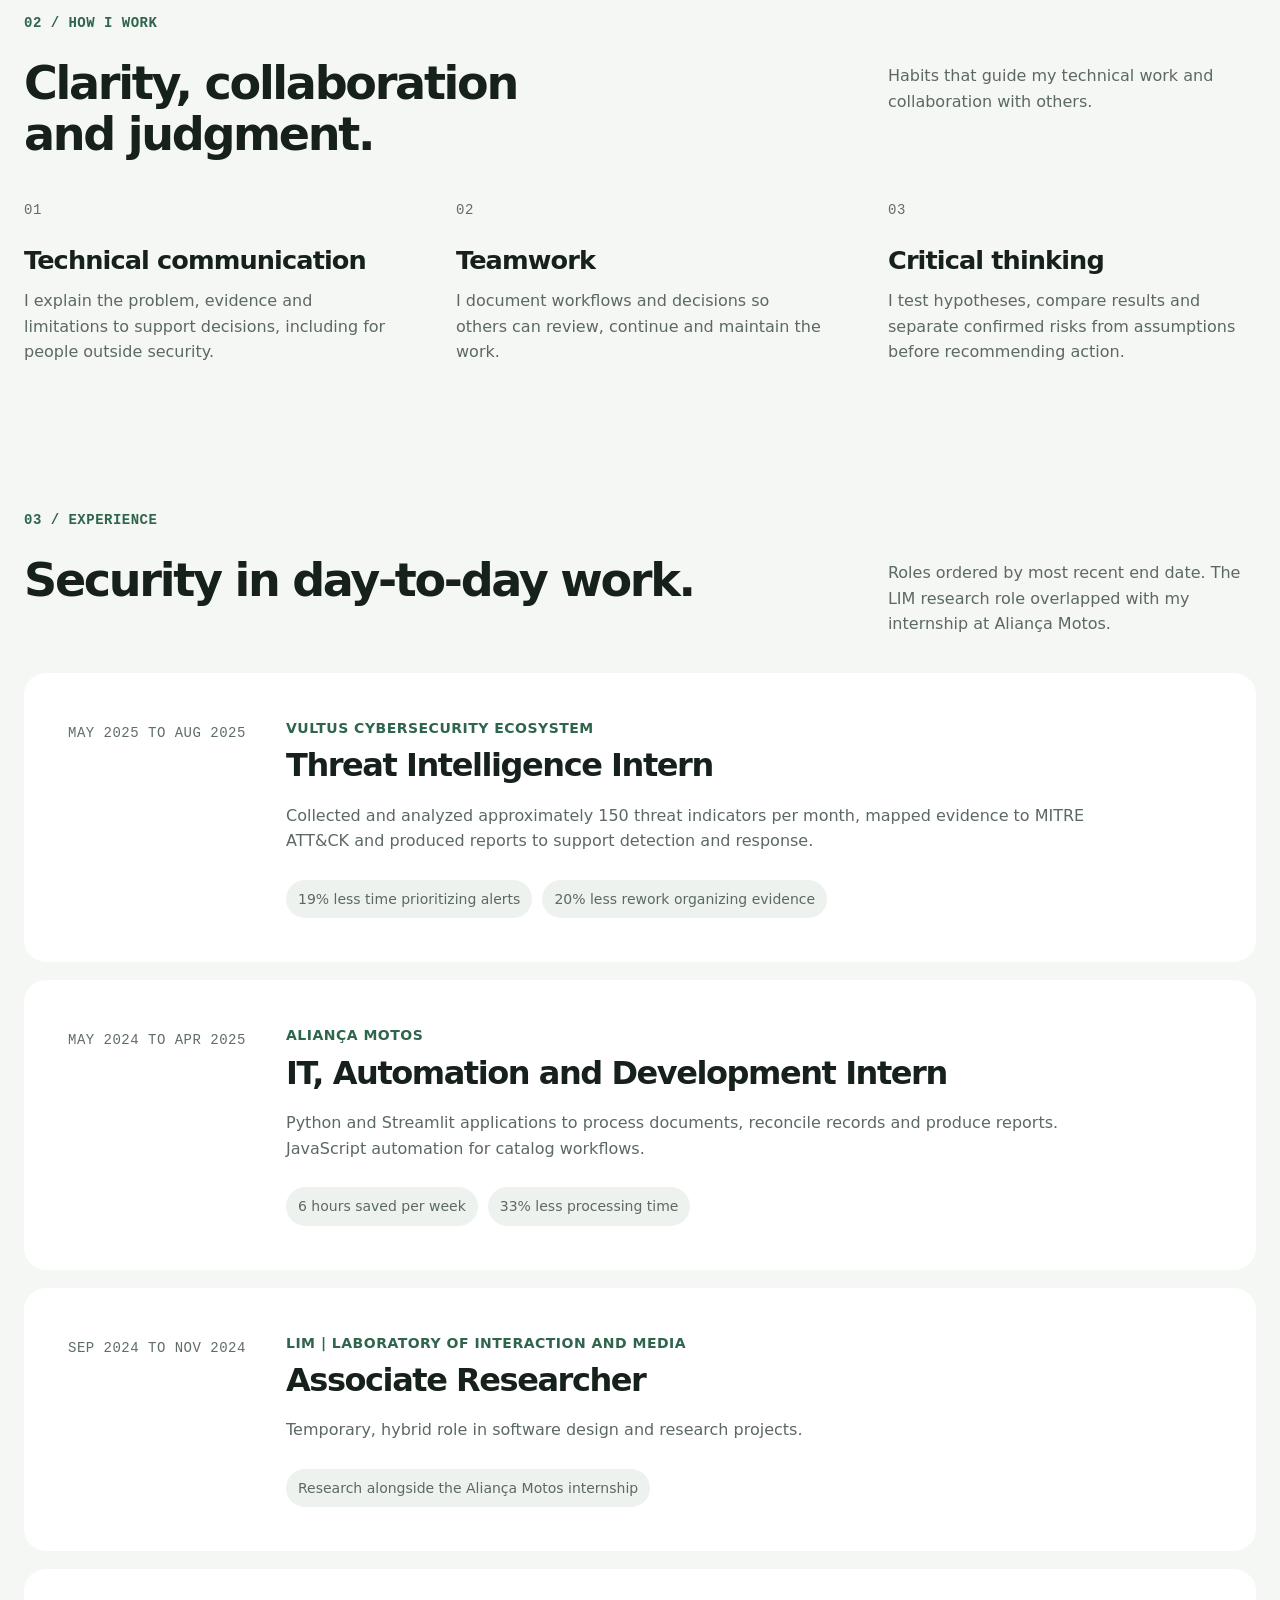
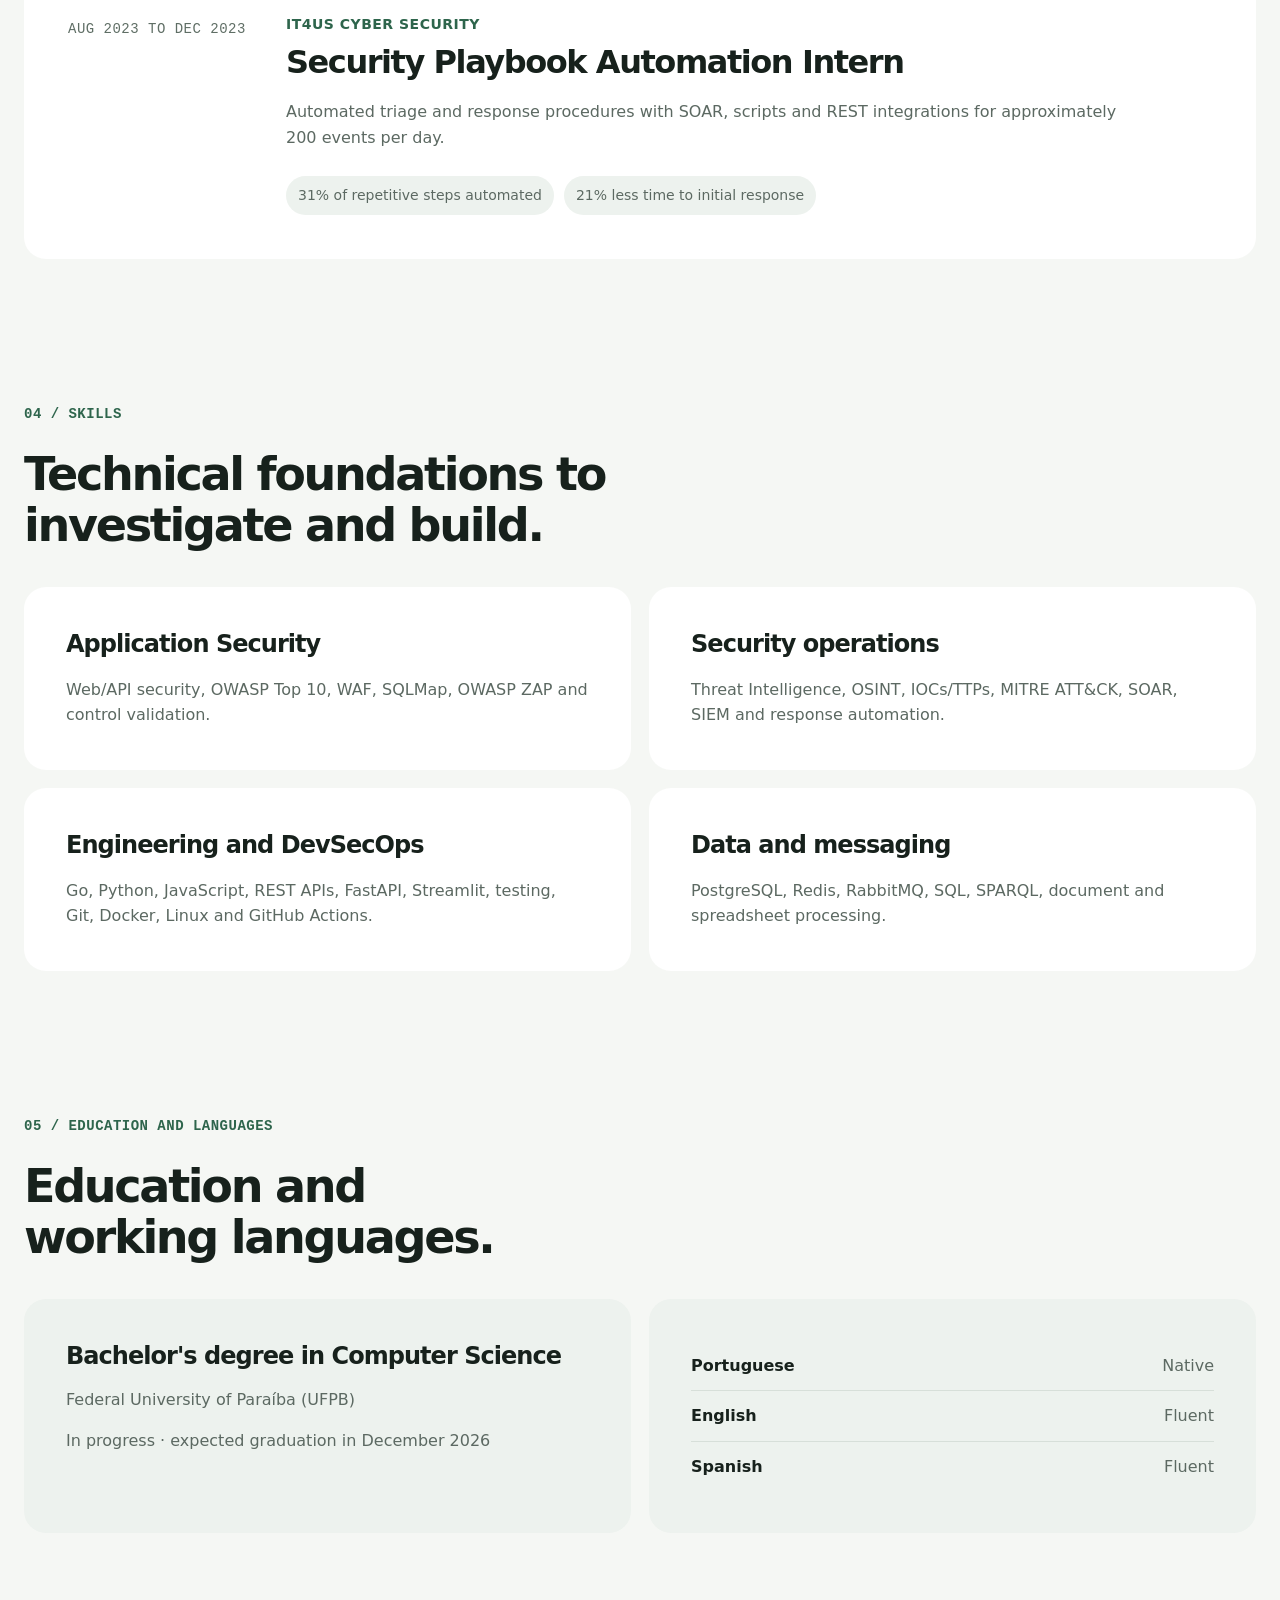
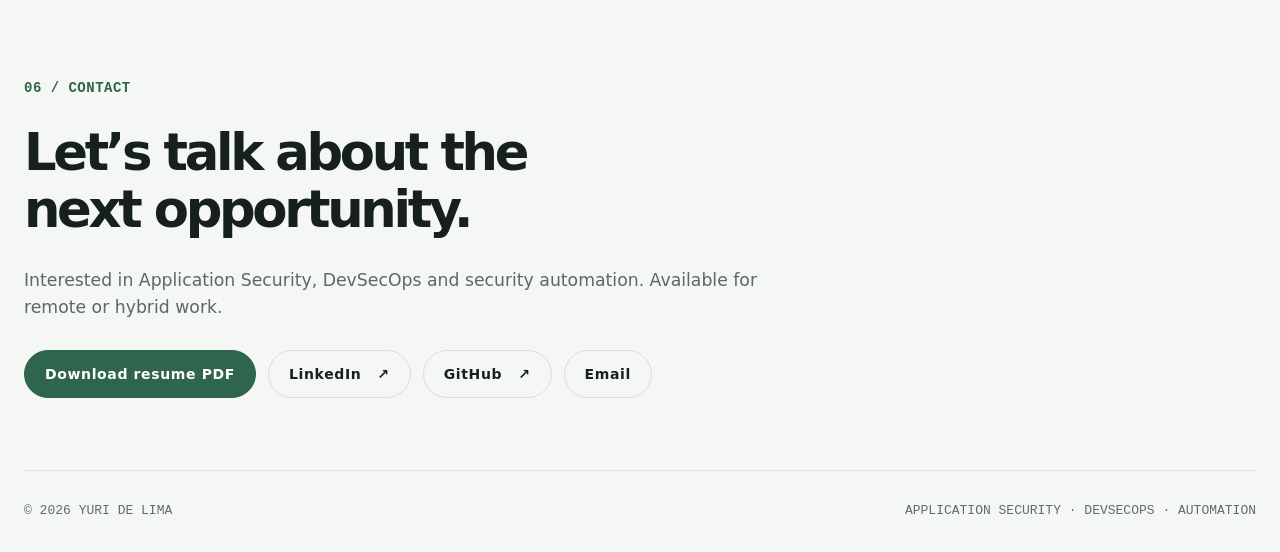
==== commit ab3b699f: "feat: add Spanish profile and clarify professional outcomes" ====
--- a/en/index.html
+++ b/en/index.html
@@ -8,6 +8,7 @@
   <title>Yuri de Lima - AppSec Engineer | João Pessoa</title><meta name="description" content="Yuri de Lima, based in João Pessoa, Brazil. Application Security, DevSecOps, WAF and SOC/SOAR automation. Projects, experience, UFPB education and PDF resume."><meta name="author" content="Yuri de Lima">
   <link rel="canonical" href="https://yuridelimadev.github.io/en/">
   <link rel="alternate" hreflang="pt-BR" href="https://yuridelimadev.github.io/"><link rel="alternate" hreflang="en" href="https://yuridelimadev.github.io/en/"><link rel="alternate" hreflang="x-default" href="https://yuridelimadev.github.io/">
+  <link rel="alternate" hreflang="es-ES" href="https://yuridelimadev.github.io/es/">
   <meta property="og:type" content="website"><meta property="og:locale" content="en_US"><meta property="og:site_name" content="Yuri de Lima">
   <meta property="og:title" content="Yuri de Lima | Application Security &amp; DevSecOps"><meta property="og:description" content="Yuri de Lima, based in João Pessoa, Brazil. Application Security, DevSecOps, WAF and SOC/SOAR automation. Projects, experience, UFPB education and PDF resume."><meta property="og:url" content="https://yuridelimadev.github.io/en/">
   <meta property="og:image" content="https://yuridelimadev.github.io/assets/og.png"><meta property="og:image:type" content="image/png"><meta property="og:image:width" content="1731"><meta property="og:image:height" content="909"><meta property="og:image:alt" content="Yuri de Lima, Application Security and DevSecOps">
@@ -19,7 +20,7 @@
   <a class="skip-link" href="#conteudo">Skip to content</a>
   <header class="site-header">
     <a class="brand" href="#inicio" aria-label="Yuri de Lima, home"><span class="brand-mark" aria-hidden="true"><svg viewBox="0 0 48 36" focusable="false"><path d="M4 5 L13.5 17.5 L23 5 M13.5 17.5 L13.5 31"/><path d="M29.5 5 L29.5 31 L43.5 31"/></svg></span><span>Yuri de Lima</span></a>
-    <div class="header-controls"><a class="language-toggle" href="/" hreflang="pt-BR" lang="pt-BR" aria-label="Ler em português">PT</a><button class="menu-toggle" type="button" aria-expanded="false" aria-controls="main-nav"><span class="sr-only">Open menu</span><span aria-hidden="true"></span><span aria-hidden="true"></span></button></div>
+    <div class="header-controls"><nav class="language-switch" aria-label="Language"><a class="language-toggle" href="/" hreflang="pt-BR" lang="pt-BR"  aria-label="Português">PT</a><a class="language-toggle" href="/en/" hreflang="en" lang="en" aria-current="page" aria-label="English">EN</a><a class="language-toggle" href="/es/" hreflang="es-ES" lang="es-ES"  aria-label="Español">ES</a></nav><button class="menu-toggle" type="button" aria-expanded="false" aria-controls="main-nav"><span class="sr-only">Open menu</span><span aria-hidden="true"></span><span aria-hidden="true"></span></button></div>
     <nav id="main-nav" class="main-nav" aria-label="Main navigation"><a href="#trabalhos">Projects</a><a href="#experiencia">Experience</a><a href="#formacao">Education</a><a class="nav-cta" href="#contato">Contact</a></nav>
   </header>
   <main id="conteudo">
@@ -28,11 +29,11 @@
         <p class="availability"><span class="status-dot" aria-hidden="true"></span>Open to opportunities · remote or hybrid</p>
         <p class="hero-pitch">I develop solutions to protect applications and automate security workflows. Experience in WAF development, Threat Intelligence and SOC/SOAR automation.</p>
         <h1 id="hero-title">Yuri de Lima <span>Application Security &amp; DevSecOps</span></h1>
-        <p class="hero-location">João Pessoa, Brazil · Remote or hybrid</p><p class="hero-facts">PT / EN / ES · Computer Science, UFPB · expected graduation: Dec 2026</p><p class="hero-focus">Focus: WAF, AppSec and SOC/SOAR automation</p>
+        <p class="hero-location">João Pessoa, Brazil · Remote or hybrid</p><p class="hero-facts">Education: Computer Science, UFPB · PT / EN / ES</p><p class="hero-focus">Focus: WAF, AppSec and SOC/SOAR automation</p>
         <div class="hero-actions"><a class="button button-primary" href="/assets/cv-yuri-de-lima-en.pdf" download>Download resume PDF</a><a class="button button-secondary" href="https://www.linkedin.com/in/yuridelima" target="_blank" rel="noopener noreferrer">LinkedIn <span aria-hidden="true">↗</span></a><a class="text-link" href="#trabalhos">View projects</a></div>
-        <dl class="signal-grid"><div><dt>48</dt><dd>scenario combinations in DoBotShield validation</dd></div><div><dt>~200</dt><dd>events per day in SOC integrations</dd></div><div><dt>6 h</dt><dd>saved per week through automation</dd></div></dl>
       </div>
       <aside class="profile-panel" aria-label="Yuri de Lima"><div class="portrait-frame"><img src="/assets/yuri-silva.jpg" alt="Portrait of Yuri de Lima" width="640" height="640" fetchpriority="high"></div><div class="profile-meta"><p>João Pessoa · PB · Brazil</p></div></aside>
+      <div class="results-summary" aria-labelledby="results-title"><h2 id="results-title">Results at work</h2><dl class="results-grid"><div><dt>saved on operational tasks</dt><dd class="result-value">6 h/week</dd><dd class="result-context">Workflow automation · Aliança Motos</dd></div><div><dt>less time processing documents</dt><dd class="result-value">33%</dd><dd class="result-context">Internal applications · Aliança Motos</dd></div><div><dt>less time to the initial response to alerts</dt><dd class="result-value">21%</dd><dd class="result-context">Security automation · IT4US</dd></div></dl></div>
     </section>
     <section id="trabalhos" class="projects section-shell" aria-labelledby="projects-title">
       <div class="section-heading"><p class="section-index">01 / Projects</p><h2 id="projects-title">What I built and why it matters.</h2><p>The problem, my contribution and the outcome. Repositories provide the technical details.</p></div>
--- a/styles.css
+++ b/styles.css
@@ -22,7 +22,7 @@
 
 body {
   margin: 0;
-  min-width: 320px;
+  min-width: 0;
   color: var(--text);
   background: var(--bg);
   font-family: Inter, ui-sans-serif, system-ui, -apple-system, BlinkMacSystemFont, "Segoe UI", sans-serif;
@@ -574,6 +574,24 @@
 }
 
 /* Recruiter profile: compact introduction, clear actions and progressive detail. */
+.language-switch { display: flex; gap: 2px; }
+.language-switch .language-toggle { padding: 8px; border-color: transparent; }
+.language-toggle[aria-current="page"] { background: var(--accent-soft); color: var(--accent); }
+.results-summary { grid-column: 1 / -1; }
+.results-summary h2 { margin: 0 0 22px; font-size: 1.2rem; letter-spacing: -.02em; }
+.results-grid { display: grid; grid-template-columns: repeat(3, minmax(0, 1fr)); margin: 0; gap: 16px; }
+.results-grid > div { display: flex; flex-direction: column; padding: 26px; border-radius: 16px; background: var(--bg-raised); }
+.results-grid dt { max-width: 260px; font-size: 1rem; font-weight: 600; line-height: 1.5; }
+.results-grid dd { margin: 0; }
+.results-grid .result-value { order: -1; margin-bottom: 10px; color: var(--accent); font-size: clamp(1.8rem, 3vw, 2.5rem); font-weight: 750; letter-spacing: -.035em; line-height: 1.2; }
+.results-grid .result-context { margin-top: 14px; color: var(--muted); font-size: .875rem; }
+@media (max-width: 680px) {
+  .results-grid { grid-template-columns: 1fr; gap: 12px; }
+  .results-grid > div { padding: 22px; }
+  .header-controls { gap: 4px; }
+  .brand { gap: 8px; font-size: .85rem; }
+}
+@media (max-width: 360px) { .brand > span:last-child { display: none; } }
 :root { --faint: #5f6e65; color-scheme: light dark; }
 section[id] { scroll-margin-top: 100px; }
 .header-controls { display: flex; align-items: center; gap: 12px; order: 3; }
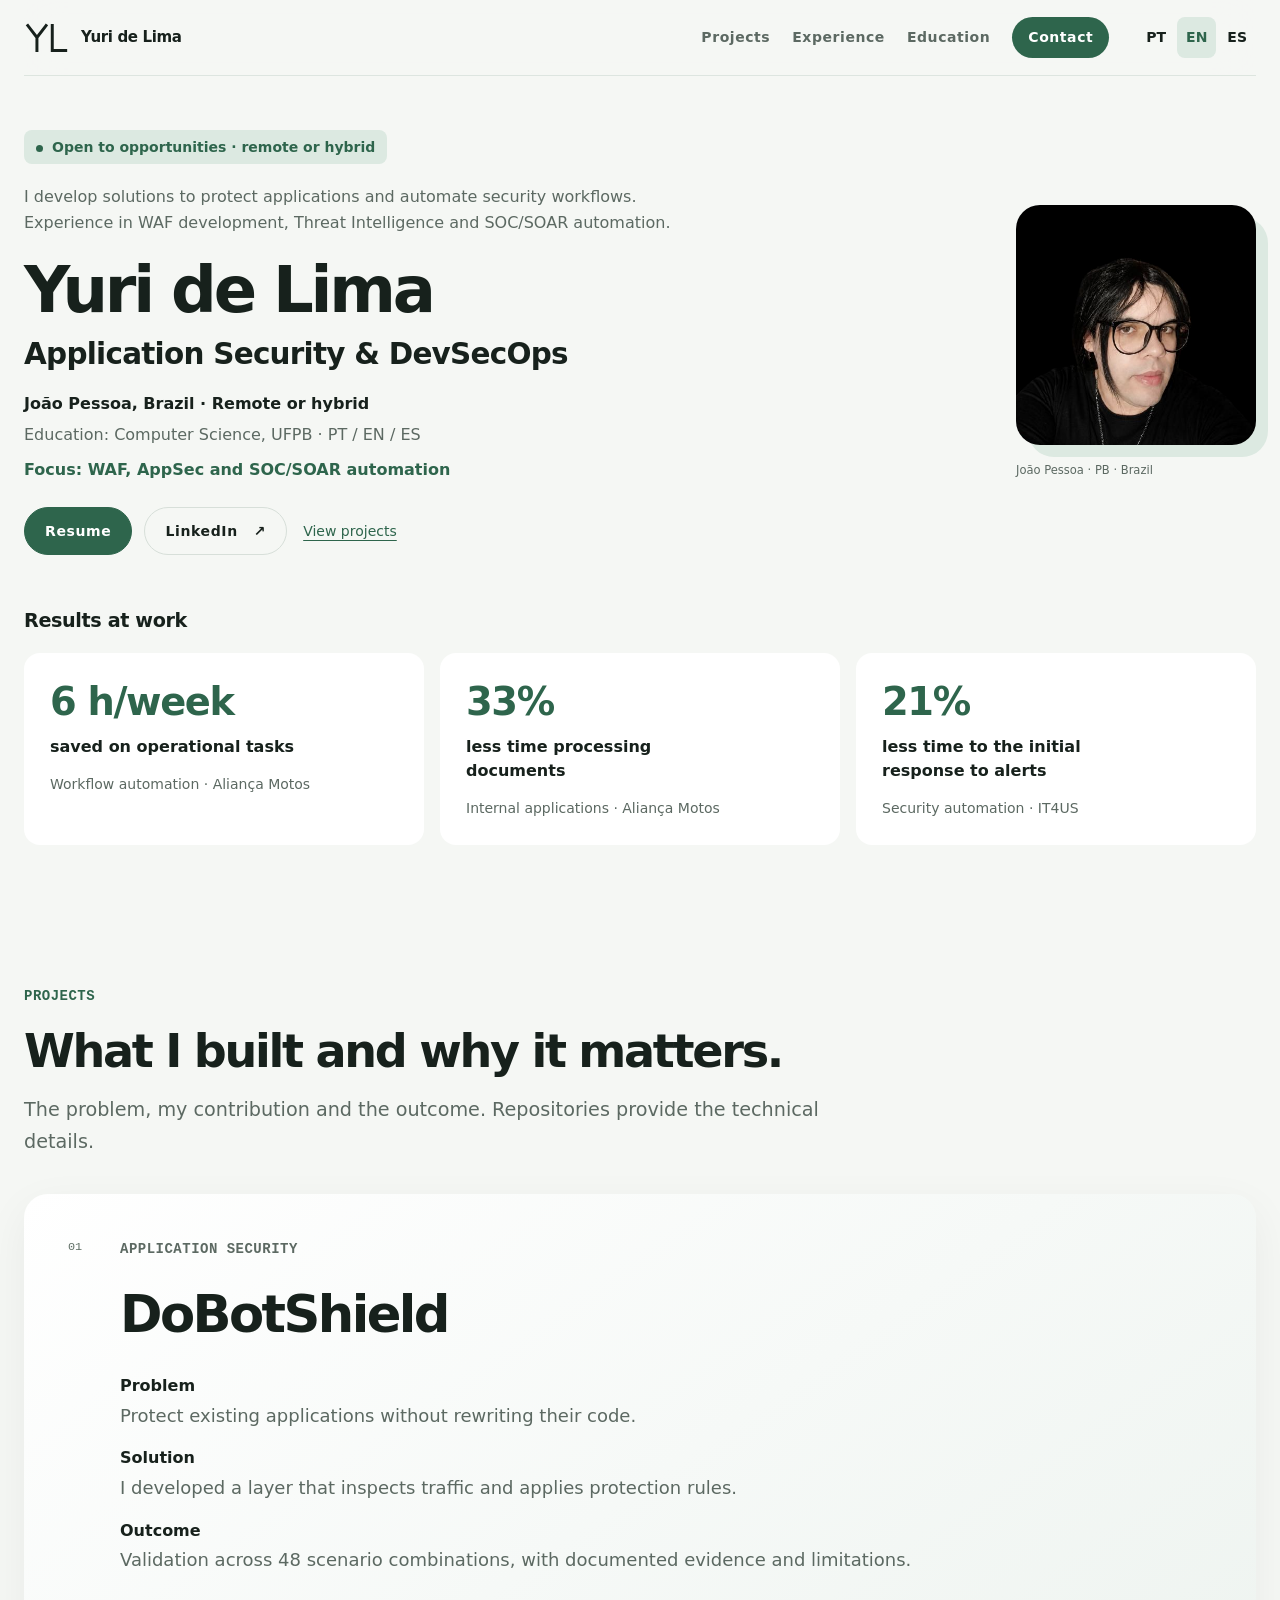
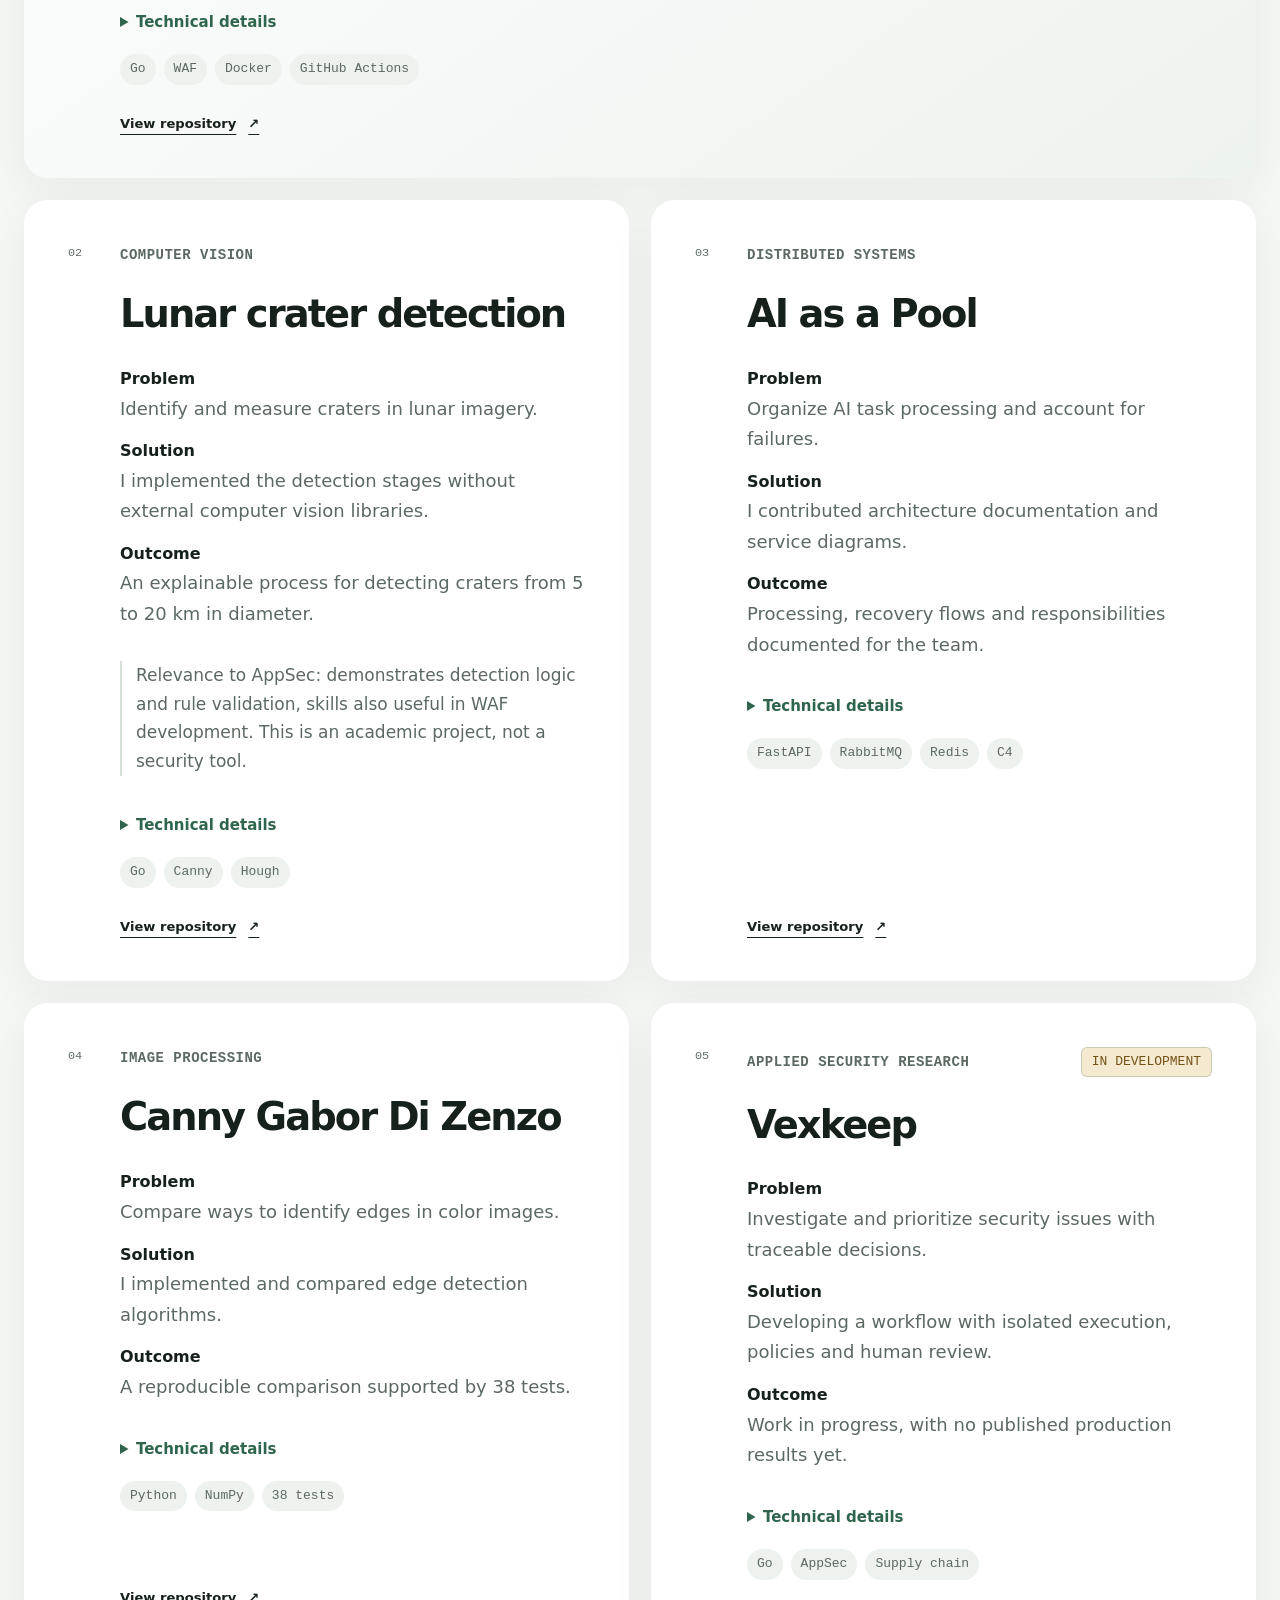
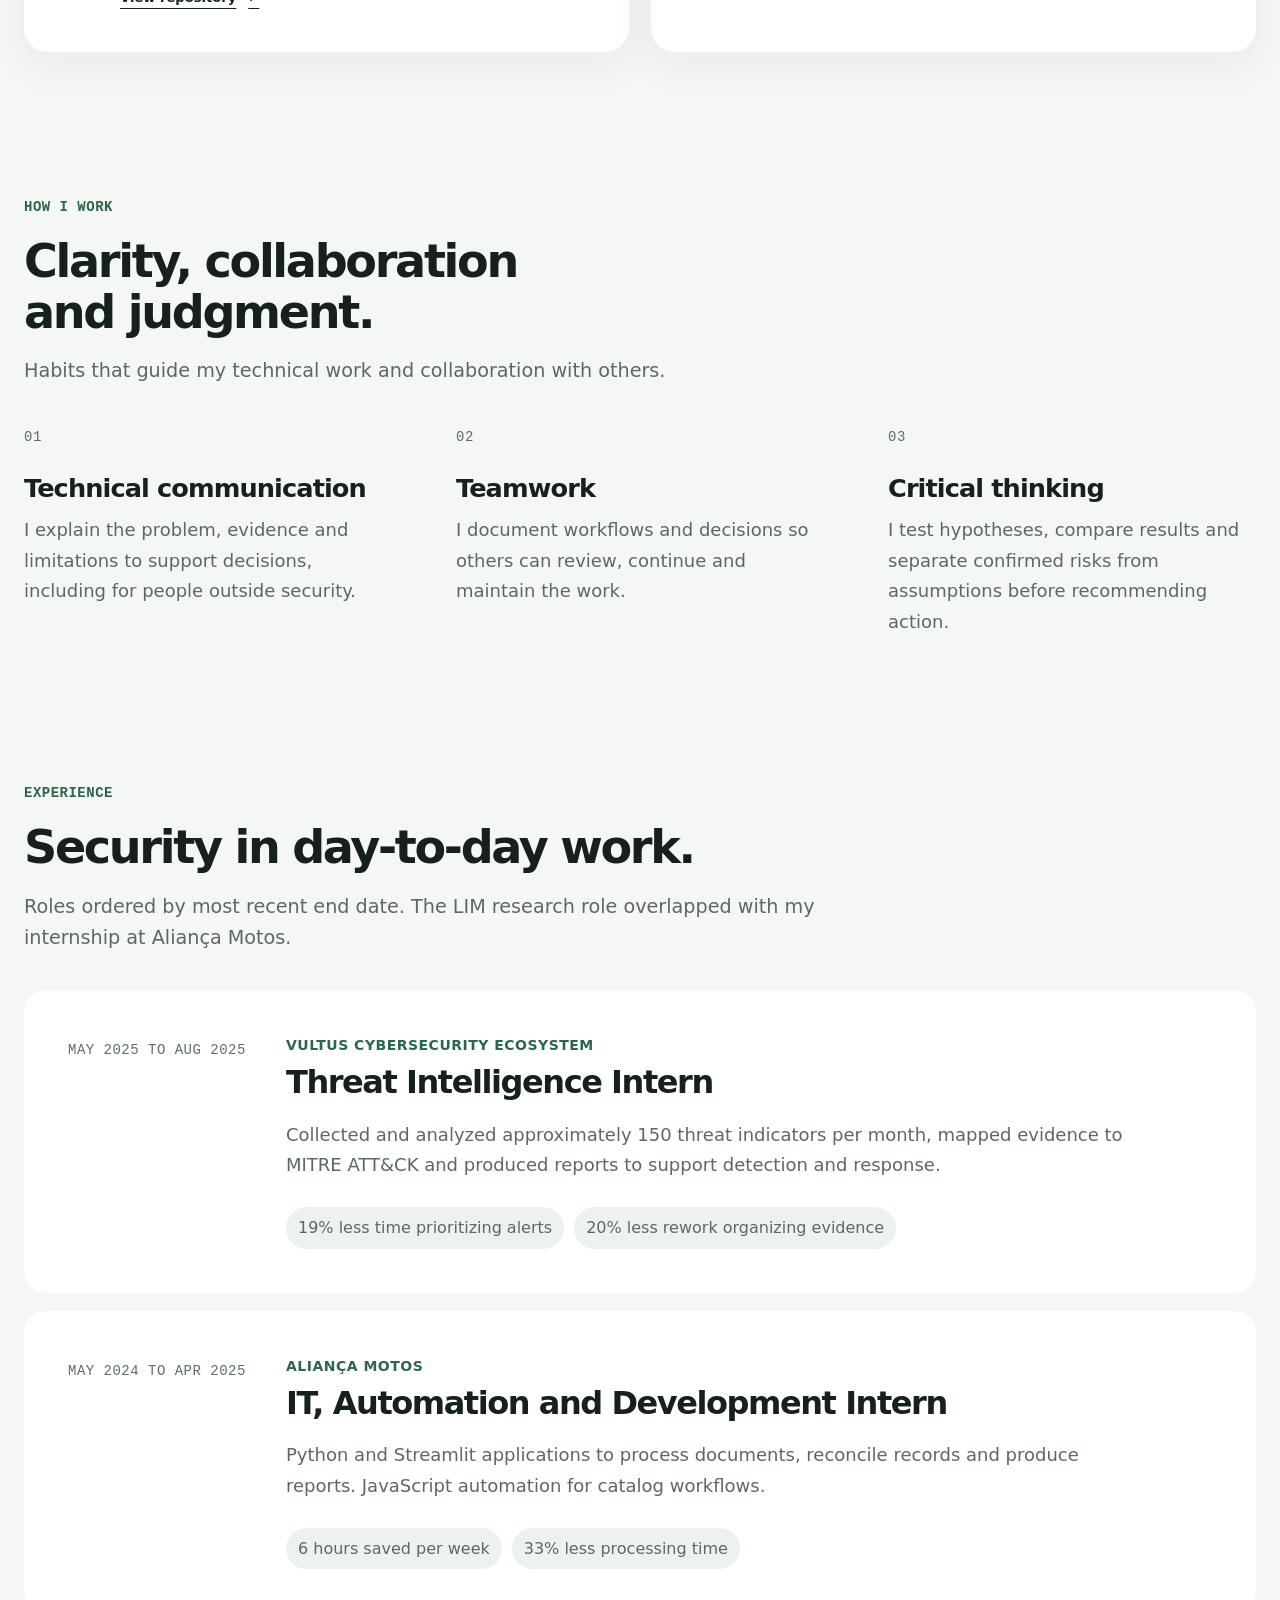
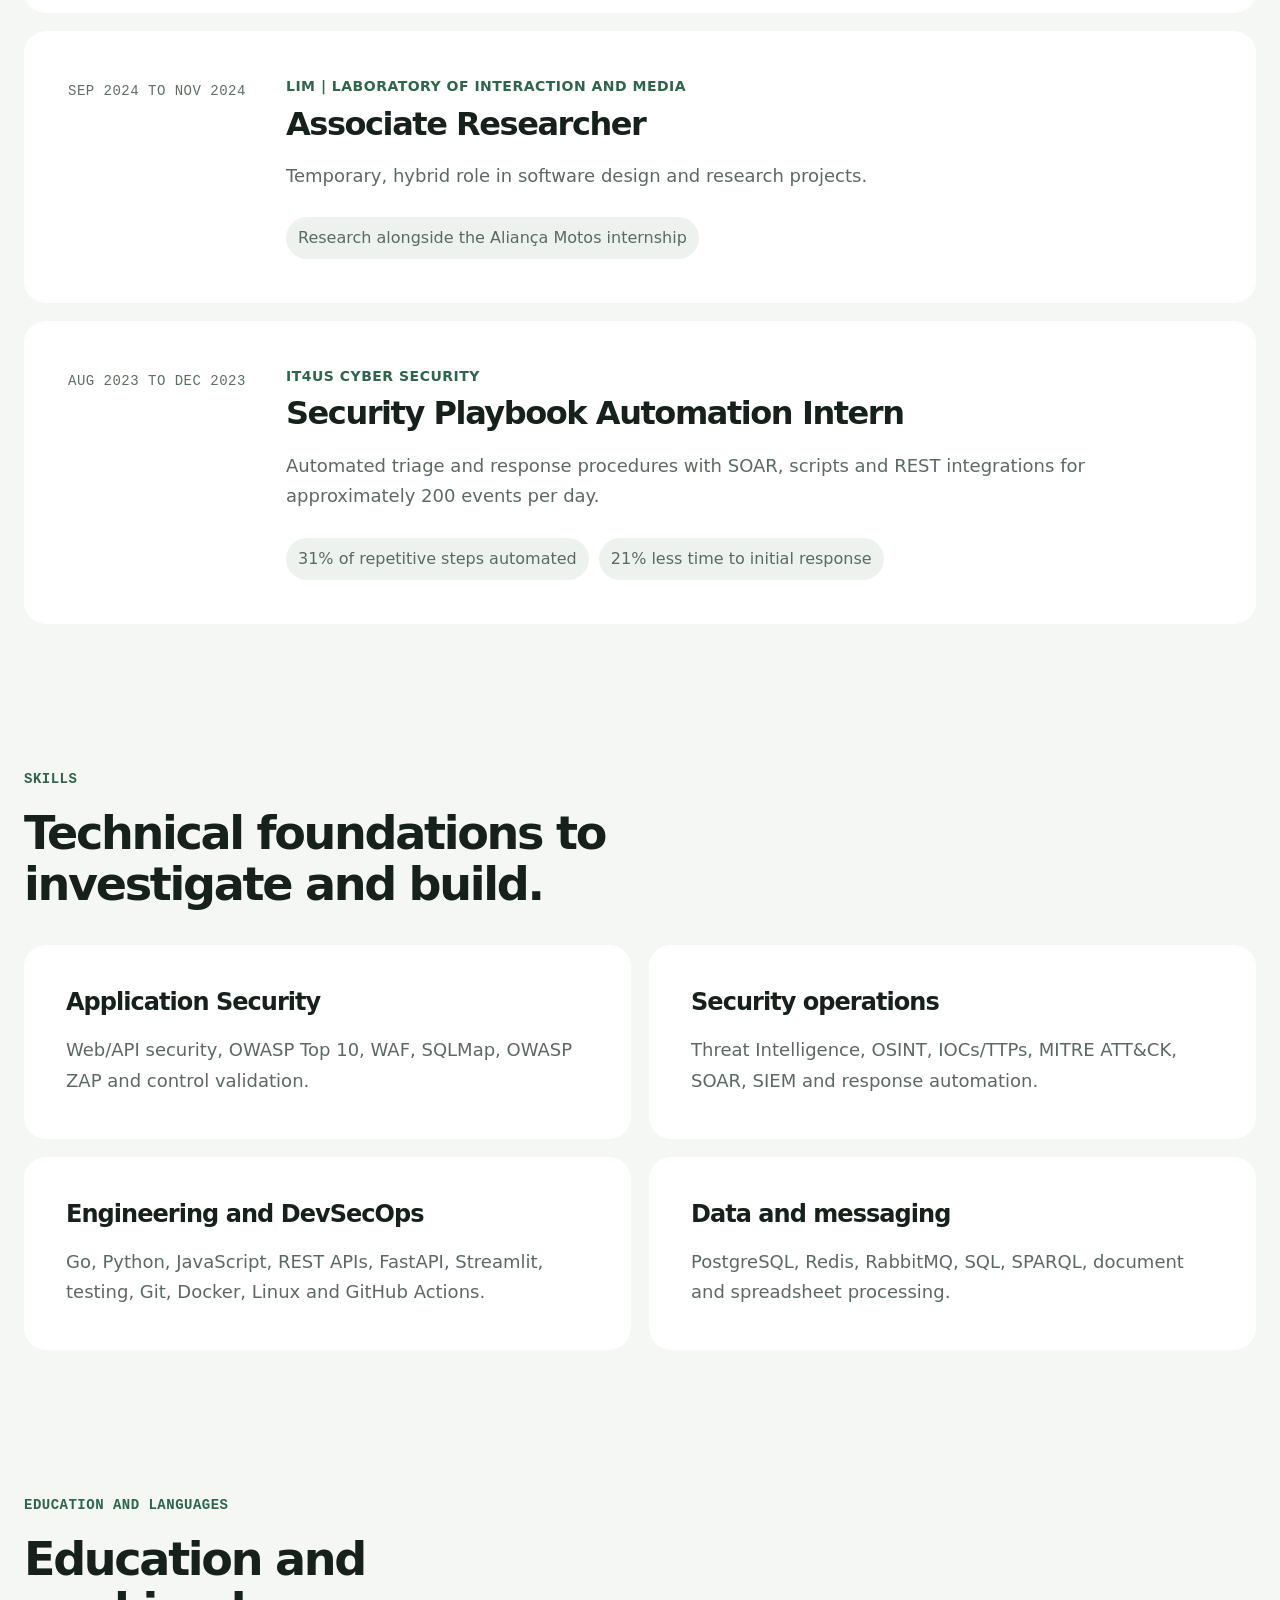
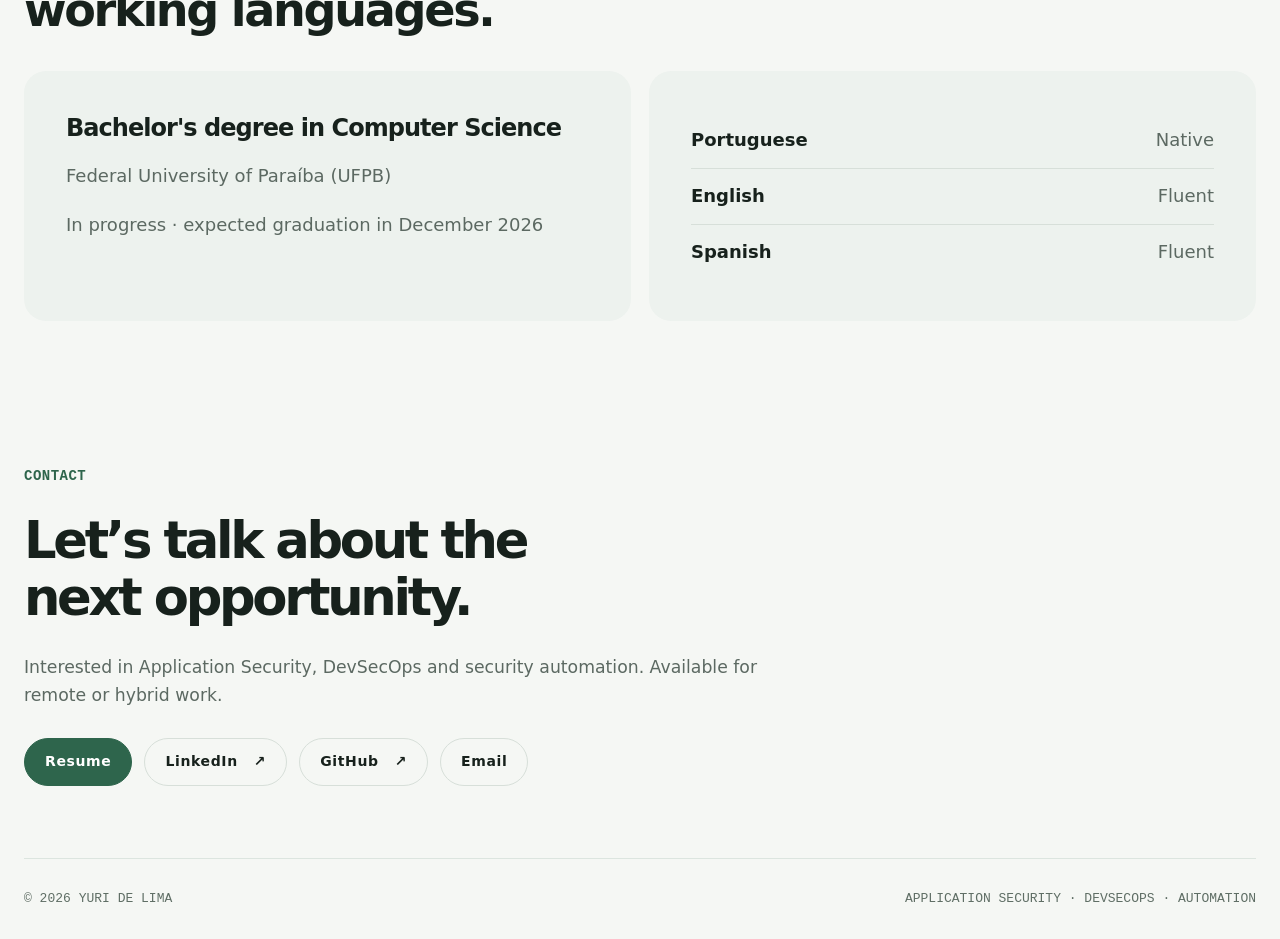
==== commit 94b4b80a: "fix: align resumes and improve portfolio reading typography" ====
--- a/en/index.html
+++ b/en/index.html
@@ -30,20 +30,20 @@
         <p class="hero-pitch">I develop solutions to protect applications and automate security workflows. Experience in WAF development, Threat Intelligence and SOC/SOAR automation.</p>
         <h1 id="hero-title">Yuri de Lima <span>Application Security &amp; DevSecOps</span></h1>
         <p class="hero-location">João Pessoa, Brazil · Remote or hybrid</p><p class="hero-facts">Education: Computer Science, UFPB · PT / EN / ES</p><p class="hero-focus">Focus: WAF, AppSec and SOC/SOAR automation</p>
-        <div class="hero-actions"><a class="button button-primary" href="/assets/cv-yuri-de-lima-en.pdf" download>Download resume PDF</a><a class="button button-secondary" href="https://www.linkedin.com/in/yuridelima" target="_blank" rel="noopener noreferrer">LinkedIn <span aria-hidden="true">↗</span></a><a class="text-link" href="#trabalhos">View projects</a></div>
+        <div class="hero-actions"><a class="button button-primary" href="/assets/cv-yuri-de-lima-en.pdf" download>Resume</a><a class="button button-secondary" href="https://www.linkedin.com/in/yuridelima" target="_blank" rel="noopener noreferrer">LinkedIn <span aria-hidden="true">↗</span></a><a class="text-link" href="#trabalhos">View projects</a></div>
       </div>
       <aside class="profile-panel" aria-label="Yuri de Lima"><div class="portrait-frame"><img src="/assets/yuri-silva.jpg" alt="Portrait of Yuri de Lima" width="640" height="640" fetchpriority="high"></div><div class="profile-meta"><p>João Pessoa · PB · Brazil</p></div></aside>
       <div class="results-summary" aria-labelledby="results-title"><h2 id="results-title">Results at work</h2><dl class="results-grid"><div><dt>saved on operational tasks</dt><dd class="result-value">6 h/week</dd><dd class="result-context">Workflow automation · Aliança Motos</dd></div><div><dt>less time processing documents</dt><dd class="result-value">33%</dd><dd class="result-context">Internal applications · Aliança Motos</dd></div><div><dt>less time to the initial response to alerts</dt><dd class="result-value">21%</dd><dd class="result-context">Security automation · IT4US</dd></div></dl></div>
     </section>
     <section id="trabalhos" class="projects section-shell" aria-labelledby="projects-title">
-      <div class="section-heading"><p class="section-index">01 / Projects</p><h2 id="projects-title">What I built and why it matters.</h2><p>The problem, my contribution and the outcome. Repositories provide the technical details.</p></div>
-      <div class="project-grid"><article class="project-card project-card-featured"><div class="project-number" aria-hidden="true">01</div><div class="project-content"><div class="project-topline"><p class="project-type">Application Security</p><span class="project-state state-active">Active</span></div><h3>DoBotShield</h3><dl class="project-story"><div><dt>Problem</dt><dd>Protect existing applications without rewriting their code.</dd></div><div><dt>Solution</dt><dd>I developed a layer that inspects traffic and applies protection rules.</dd></div><div><dt>Outcome</dt><dd>Validation across 48 scenario combinations, with documented evidence and limitations.</dd></div></dl><details><summary>Technical details</summary><p>Go WAF and reverse proxy with HTTP/WebSocket inspection, payload normalization, rate limiting and IP/CIDR controls. Eight targets compared using SQLMap, OWASP ZAP, Commix, XSStrike, testssl.sh and wrk.</p></details><ul class="tag-list"><li>Go</li><li>WAF</li><li>Docker</li><li>GitHub Actions</li></ul><a class="project-link" href="https://github.com/yurIdeLimaDev/DoBotShieldV2" target="_blank" rel="noopener noreferrer">View repository <span aria-hidden="true">↗</span></a></div></article><article class="project-card "><div class="project-number" aria-hidden="true">02</div><div class="project-content"><div class="project-topline"><p class="project-type">Computer vision</p></div><h3>Lunar crater detection</h3><dl class="project-story"><div><dt>Problem</dt><dd>Identify and measure craters in lunar imagery.</dd></div><div><dt>Solution</dt><dd>I implemented the detection stages without external computer vision libraries.</dd></div><div><dt>Outcome</dt><dd>An explainable process for detecting craters from 5 to 20 km in diameter.</dd></div></dl><p class="project-relevance">Relevance to AppSec: demonstrates detection logic and rule validation, skills also useful in WAF development. This is an academic project, not a security tool.</p><details><summary>Technical details</summary><p>LRO WAC imagery, Canny edge detection and the Hough transform, using the Go standard library.</p></details><ul class="tag-list"><li>Go</li><li>Canny</li><li>Hough</li></ul><a class="project-link" href="https://github.com/yurIdeLimaDev/ID-Crateras-Lunares" target="_blank" rel="noopener noreferrer">View repository <span aria-hidden="true">↗</span></a></div></article><article class="project-card "><div class="project-number" aria-hidden="true">03</div><div class="project-content"><div class="project-topline"><p class="project-type">Distributed systems</p></div><h3>AI as a Pool</h3><dl class="project-story"><div><dt>Problem</dt><dd>Organize AI task processing and account for failures.</dd></div><div><dt>Solution</dt><dd>I contributed architecture documentation and service diagrams.</dd></div><div><dt>Outcome</dt><dd>Processing, recovery flows and responsibilities documented for the team.</dd></div></dl><details><summary>Technical details</summary><p>Asynchronous architecture with Redis, PostgreSQL, RabbitMQ, retries, DLQ, circuit breaker and cache-aside. My contribution focused on documentation and C4 diagrams.</p></details><ul class="tag-list"><li>FastAPI</li><li>RabbitMQ</li><li>Redis</li><li>C4</li></ul><a class="project-link" href="https://github.com/yurIdeLimaDev/-IA_como_Pool" target="_blank" rel="noopener noreferrer">View repository <span aria-hidden="true">↗</span></a></div></article><article class="project-card "><div class="project-number" aria-hidden="true">04</div><div class="project-content"><div class="project-topline"><p class="project-type">Image processing</p></div><h3>Canny Gabor Di Zenzo</h3><dl class="project-story"><div><dt>Problem</dt><dd>Compare ways to identify edges in color images.</dd></div><div><dt>Solution</dt><dd>I implemented and compared edge detection algorithms.</dd></div><div><dt>Outcome</dt><dd>A reproducible comparison supported by 38 tests.</dd></div></dl><details><summary>Technical details</summary><p>Classic Canny and a vector approach to color images, with correlation, non-maximum suppression and hysteresis implemented from scratch.</p></details><ul class="tag-list"><li>Python</li><li>NumPy</li><li>38 tests</li></ul><a class="project-link" href="https://github.com/yurIdeLimaDev/PDI-Filtros" target="_blank" rel="noopener noreferrer">View repository <span aria-hidden="true">↗</span></a></div></article><article class="project-card "><div class="project-number" aria-hidden="true">05</div><div class="project-content"><div class="project-topline"><p class="project-type">Applied security research</p><span class="project-state state-development">In development</span></div><h3>Vexkeep</h3><dl class="project-story"><div><dt>Problem</dt><dd>Investigate and prioritize security issues with traceable decisions.</dd></div><div><dt>Solution</dt><dd>Developing a workflow with isolated execution, policies and human review.</dd></div><div><dt>Outcome</dt><dd>Work in progress, with no published production results yet.</dd></div></dl><details><summary>Technical details</summary><p>Versioned policies, normalized evidence and final human review. Private repository; only a high-level description is public.</p></details><ul class="tag-list"><li>Go</li><li>AppSec</li><li>Supply chain</li></ul></div></article></div>
+      <div class="section-heading"><p class="section-index">Projects</p><h2 id="projects-title">What I built and why it matters.</h2><p>The problem, my contribution and the outcome. Repositories provide the technical details.</p></div>
+      <div class="project-grid"><article class="project-card project-card-featured"><div class="project-number" aria-hidden="true">01</div><div class="project-content"><div class="project-topline"><p class="project-type">Application Security</p></div><h3>DoBotShield</h3><dl class="project-story"><div><dt>Problem</dt><dd>Protect existing applications without rewriting their code.</dd></div><div><dt>Solution</dt><dd>I developed a layer that inspects traffic and applies protection rules.</dd></div><div><dt>Outcome</dt><dd>Validation across 48 scenario combinations, with documented evidence and limitations.</dd></div></dl><details><summary>Technical details</summary><p>Go WAF and reverse proxy with HTTP/WebSocket inspection, payload normalization, rate limiting and IP/CIDR controls. Eight targets compared using SQLMap, OWASP ZAP, Commix, XSStrike, testssl.sh and wrk.</p></details><ul class="tag-list"><li>Go</li><li>WAF</li><li>Docker</li><li>GitHub Actions</li></ul><a class="project-link" href="https://github.com/yurIdeLimaDev/DoBotShieldV2" target="_blank" rel="noopener noreferrer">View repository <span aria-hidden="true">↗</span></a></div></article><article class="project-card "><div class="project-number" aria-hidden="true">02</div><div class="project-content"><div class="project-topline"><p class="project-type">Computer vision</p></div><h3>Lunar crater detection</h3><dl class="project-story"><div><dt>Problem</dt><dd>Identify and measure craters in lunar imagery.</dd></div><div><dt>Solution</dt><dd>I implemented the detection stages without external computer vision libraries.</dd></div><div><dt>Outcome</dt><dd>An explainable process for detecting craters from 5 to 20 km in diameter.</dd></div></dl><p class="project-relevance">Relevance to AppSec: demonstrates detection logic and rule validation, skills also useful in WAF development. This is an academic project, not a security tool.</p><details><summary>Technical details</summary><p>LRO WAC imagery, Canny edge detection and the Hough transform, using the Go standard library.</p></details><ul class="tag-list"><li>Go</li><li>Canny</li><li>Hough</li></ul><a class="project-link" href="https://github.com/yurIdeLimaDev/ID-Crateras-Lunares" target="_blank" rel="noopener noreferrer">View repository <span aria-hidden="true">↗</span></a></div></article><article class="project-card "><div class="project-number" aria-hidden="true">03</div><div class="project-content"><div class="project-topline"><p class="project-type">Distributed systems</p></div><h3>AI as a Pool</h3><dl class="project-story"><div><dt>Problem</dt><dd>Organize AI task processing and account for failures.</dd></div><div><dt>Solution</dt><dd>I contributed architecture documentation and service diagrams.</dd></div><div><dt>Outcome</dt><dd>Processing, recovery flows and responsibilities documented for the team.</dd></div></dl><details><summary>Technical details</summary><p>Asynchronous architecture with Redis, PostgreSQL, RabbitMQ, retries, DLQ, circuit breaker and cache-aside. My contribution focused on documentation and C4 diagrams.</p></details><ul class="tag-list"><li>FastAPI</li><li>RabbitMQ</li><li>Redis</li><li>C4</li></ul><a class="project-link" href="https://github.com/yurIdeLimaDev/-IA_como_Pool" target="_blank" rel="noopener noreferrer">View repository <span aria-hidden="true">↗</span></a></div></article><article class="project-card "><div class="project-number" aria-hidden="true">04</div><div class="project-content"><div class="project-topline"><p class="project-type">Image processing</p></div><h3>Canny Gabor Di Zenzo</h3><dl class="project-story"><div><dt>Problem</dt><dd>Compare ways to identify edges in color images.</dd></div><div><dt>Solution</dt><dd>I implemented and compared edge detection algorithms.</dd></div><div><dt>Outcome</dt><dd>A reproducible comparison supported by 38 tests.</dd></div></dl><details><summary>Technical details</summary><p>Classic Canny and a vector approach to color images, with correlation, non-maximum suppression and hysteresis implemented from scratch.</p></details><ul class="tag-list"><li>Python</li><li>NumPy</li><li>38 tests</li></ul><a class="project-link" href="https://github.com/yurIdeLimaDev/PDI-Filtros" target="_blank" rel="noopener noreferrer">View repository <span aria-hidden="true">↗</span></a></div></article><article class="project-card "><div class="project-number" aria-hidden="true">05</div><div class="project-content"><div class="project-topline"><p class="project-type">Applied security research</p><span class="project-state state-development">In development</span></div><h3>Vexkeep</h3><dl class="project-story"><div><dt>Problem</dt><dd>Investigate and prioritize security issues with traceable decisions.</dd></div><div><dt>Solution</dt><dd>Developing a workflow with isolated execution, policies and human review.</dd></div><div><dt>Outcome</dt><dd>Work in progress, with no published production results yet.</dd></div></dl><details><summary>Technical details</summary><p>Versioned policies, normalized evidence and final human review. Private repository; only a high-level description is public.</p></details><ul class="tag-list"><li>Go</li><li>AppSec</li><li>Supply chain</li></ul></div></article></div>
     </section>
-    <section class="method section-shell" aria-labelledby="method-title"><div class="section-heading"><p class="section-index">02 / How I work</p><h2 id="method-title">Clarity, collaboration and judgment.</h2><p>Habits that guide my technical work and collaboration with others.</p></div><ol class="principle-list"><li><span class="principle-number">01</span><h3>Technical communication</h3><p>I explain the problem, evidence and limitations to support decisions, including for people outside security.</p></li><li><span class="principle-number">02</span><h3>Teamwork</h3><p>I document workflows and decisions so others can review, continue and maintain the work.</p></li><li><span class="principle-number">03</span><h3>Critical thinking</h3><p>I test hypotheses, compare results and separate confirmed risks from assumptions before recommending action.</p></li></ol></section>
-    <section id="experiencia" class="experience section-shell" aria-labelledby="experience-title"><div class="section-heading"><p class="section-index">03 / Experience</p><h2 id="experience-title">Security in day-to-day work.</h2><p>Roles ordered by most recent end date. The LIM research role overlapped with my internship at Aliança Motos.</p></div><div class="timeline"><article class="timeline-item"><p class="timeline-date">May 2025 to Aug 2025</p><div><p class="timeline-company">Vultus Cybersecurity Ecosystem</p><h3>Threat Intelligence Intern</h3><p>Collected and analyzed approximately 150 threat indicators per month, mapped evidence to MITRE ATT&amp;CK and produced reports to support detection and response.</p><ul class="impact-list"><li>19% less time prioritizing alerts</li><li>20% less rework organizing evidence</li></ul></div></article><article class="timeline-item"><p class="timeline-date">May 2024 to Apr 2025</p><div><p class="timeline-company">Aliança Motos</p><h3>IT, Automation and Development Intern</h3><p>Python and Streamlit applications to process documents, reconcile records and produce reports. JavaScript automation for catalog workflows.</p><ul class="impact-list"><li>6 hours saved per week</li><li>33% less processing time</li></ul></div></article><article class="timeline-item"><p class="timeline-date">Sep 2024 to Nov 2024</p><div><p class="timeline-company">LIM | Laboratory of Interaction and Media</p><h3>Associate Researcher</h3><p>Temporary, hybrid role in software design and research projects.</p><ul class="impact-list"><li>Research alongside the Aliança Motos internship</li></ul></div></article><article class="timeline-item"><p class="timeline-date">Aug 2023 to Dec 2023</p><div><p class="timeline-company">IT4US Cyber Security</p><h3>Security Playbook Automation Intern</h3><p>Automated triage and response procedures with SOAR, scripts and REST integrations for approximately 200 events per day.</p><ul class="impact-list"><li>31% of repetitive steps automated</li><li>21% less time to initial response</li></ul></div></article></div></section>
-    <section id="competencias" class="capabilities section-shell" aria-labelledby="capabilities-title"><div class="section-heading"><p class="section-index">04 / Skills</p><h2 id="capabilities-title">Technical foundations to investigate and build.</h2></div><div class="capability-grid"><article><h3>Application Security</h3><p>Web/API security, OWASP Top 10, WAF, SQLMap, OWASP ZAP and control validation.</p></article><article><h3>Security operations</h3><p>Threat Intelligence, OSINT, IOCs/TTPs, MITRE ATT&amp;CK, SOAR, SIEM and response automation.</p></article><article><h3>Engineering and DevSecOps</h3><p>Go, Python, JavaScript, REST APIs, FastAPI, Streamlit, testing, Git, Docker, Linux and GitHub Actions.</p></article><article><h3>Data and messaging</h3><p>PostgreSQL, Redis, RabbitMQ, SQL, SPARQL, document and spreadsheet processing.</p></article></div></section>
-    <section id="formacao" class="education section-shell" aria-labelledby="education-title"><div class="section-heading"><p class="section-index">05 / Education and languages</p><h2 id="education-title">Education and working languages.</h2></div><div class="education-strip"><div><h3>Bachelor's degree in Computer Science</h3><p>Federal University of Paraíba (UFPB)</p><p>In progress · expected graduation in December 2026</p></div><div><dl class="language-list"><div><dt>Portuguese</dt><dd>Native</dd></div><div><dt>English</dt><dd>Fluent</dd></div><div><dt>Spanish</dt><dd>Fluent</dd></div></dl></div></div></section>
-    <section id="contato" class="contact section-shell" aria-labelledby="contact-title"><p class="section-index">06 / Contact</p><div class="contact-grid"><div><h2 id="contact-title">Let’s talk about the next opportunity.</h2><p>Interested in Application Security, DevSecOps and security automation. Available for remote or hybrid work.</p></div><div class="contact-actions" aria-label="Contact channels"><a class="button button-primary" href="/assets/cv-yuri-de-lima-en.pdf" download>Download resume PDF</a><a class="button button-secondary" href="https://www.linkedin.com/in/yuridelima" target="_blank" rel="noopener noreferrer">LinkedIn <span aria-hidden="true">↗</span></a><a class="button button-secondary" href="https://github.com/yurIdeLimaDev" target="_blank" rel="noopener noreferrer">GitHub <span aria-hidden="true">↗</span></a><a class="button button-secondary" href="mailto:yuri.silva.bezerra.lima@academico.ufpb.br">Email</a></div></div></section>
+    <section class="method section-shell" aria-labelledby="method-title"><div class="section-heading"><p class="section-index">How I work</p><h2 id="method-title">Clarity, collaboration and judgment.</h2><p>Habits that guide my technical work and collaboration with others.</p></div><ol class="principle-list"><li><span class="principle-number">01</span><h3>Technical communication</h3><p>I explain the problem, evidence and limitations to support decisions, including for people outside security.</p></li><li><span class="principle-number">02</span><h3>Teamwork</h3><p>I document workflows and decisions so others can review, continue and maintain the work.</p></li><li><span class="principle-number">03</span><h3>Critical thinking</h3><p>I test hypotheses, compare results and separate confirmed risks from assumptions before recommending action.</p></li></ol></section>
+    <section id="experiencia" class="experience section-shell" aria-labelledby="experience-title"><div class="section-heading"><p class="section-index">Experience</p><h2 id="experience-title">Security in day-to-day work.</h2><p>Roles ordered by most recent end date. The LIM research role overlapped with my internship at Aliança Motos.</p></div><div class="timeline"><article class="timeline-item"><p class="timeline-date">May 2025 to Aug 2025</p><div><p class="timeline-company">Vultus Cybersecurity Ecosystem</p><h3>Threat Intelligence Intern</h3><p>Collected and analyzed approximately 150 threat indicators per month, mapped evidence to MITRE ATT&amp;CK and produced reports to support detection and response.</p><ul class="impact-list"><li>19% less time prioritizing alerts</li><li>20% less rework organizing evidence</li></ul></div></article><article class="timeline-item"><p class="timeline-date">May 2024 to Apr 2025</p><div><p class="timeline-company">Aliança Motos</p><h3>IT, Automation and Development Intern</h3><p>Python and Streamlit applications to process documents, reconcile records and produce reports. JavaScript automation for catalog workflows.</p><ul class="impact-list"><li>6 hours saved per week</li><li>33% less processing time</li></ul></div></article><article class="timeline-item"><p class="timeline-date">Sep 2024 to Nov 2024</p><div><p class="timeline-company">LIM | Laboratory of Interaction and Media</p><h3>Associate Researcher</h3><p>Temporary, hybrid role in software design and research projects.</p><ul class="impact-list"><li>Research alongside the Aliança Motos internship</li></ul></div></article><article class="timeline-item"><p class="timeline-date">Aug 2023 to Dec 2023</p><div><p class="timeline-company">IT4US Cyber Security</p><h3>Security Playbook Automation Intern</h3><p>Automated triage and response procedures with SOAR, scripts and REST integrations for approximately 200 events per day.</p><ul class="impact-list"><li>31% of repetitive steps automated</li><li>21% less time to initial response</li></ul></div></article></div></section>
+    <section id="competencias" class="capabilities section-shell" aria-labelledby="capabilities-title"><div class="section-heading"><p class="section-index">Skills</p><h2 id="capabilities-title">Technical foundations to investigate and build.</h2></div><div class="capability-grid"><article><h3>Application Security</h3><p>Web/API security, OWASP Top 10, WAF, SQLMap, OWASP ZAP and control validation.</p></article><article><h3>Security operations</h3><p>Threat Intelligence, OSINT, IOCs/TTPs, MITRE ATT&amp;CK, SOAR, SIEM and response automation.</p></article><article><h3>Engineering and DevSecOps</h3><p>Go, Python, JavaScript, REST APIs, FastAPI, Streamlit, testing, Git, Docker, Linux and GitHub Actions.</p></article><article><h3>Data and messaging</h3><p>PostgreSQL, Redis, RabbitMQ, SQL, SPARQL, document and spreadsheet processing.</p></article></div></section>
+    <section id="formacao" class="education section-shell" aria-labelledby="education-title"><div class="section-heading"><p class="section-index">Education and languages</p><h2 id="education-title">Education and working languages.</h2></div><div class="education-strip"><div><h3>Bachelor's degree in Computer Science</h3><p>Federal University of Paraíba (UFPB)</p><p>In progress · expected graduation in December 2026</p></div><div><dl class="language-list"><div><dt>Portuguese</dt><dd>Native</dd></div><div><dt>English</dt><dd>Fluent</dd></div><div><dt>Spanish</dt><dd>Fluent</dd></div></dl></div></div></section>
+    <section id="contato" class="contact section-shell" aria-labelledby="contact-title"><p class="section-index">Contact</p><div class="contact-grid"><div><h2 id="contact-title">Let’s talk about the next opportunity.</h2><p>Interested in Application Security, DevSecOps and security automation. Available for remote or hybrid work.</p></div><div class="contact-actions" aria-label="Contact channels"><a class="button button-primary" href="/assets/cv-yuri-de-lima-en.pdf" download>Resume</a><a class="button button-secondary" href="https://www.linkedin.com/in/yuridelima" target="_blank" rel="noopener noreferrer">LinkedIn <span aria-hidden="true">↗</span></a><a class="button button-secondary" href="https://github.com/yurIdeLimaDev" target="_blank" rel="noopener noreferrer">GitHub <span aria-hidden="true">↗</span></a><a class="button button-secondary" href="mailto:yuri.silva.bezerra.lima@academico.ufpb.br">Email</a></div></div></section>
   </main>
   <footer class="site-footer section-shell"><p>© <span data-year>2026</span> Yuri de Lima</p><p>Application Security · DevSecOps · Automation</p></footer>
 </body></html>
--- a/styles.css
+++ b/styles.css
@@ -617,7 +617,14 @@
 .profile-panel { width: 240px; }
 .portrait-frame img { aspect-ratio: 1; object-fit: cover; }
 .projects, .method, .experience, .capabilities, .education, .contact { padding-block: 72px; }
-.section-heading { margin-bottom: 36px; }
+.section-heading { margin-bottom: 36px; grid-template-columns: 1fr; gap: 18px; }
+.section-heading > p:last-child:not(.section-index) { max-width: 850px; margin: 0; font-size: 1.2rem; line-height: 1.65; }
+.principle-list p, .project-story dd, .project-content > p, details p,
+.timeline-item > div > p:not(.timeline-company), .capability-grid article > p,
+.education-strip p, .language-list { font-size: 1.125rem; line-height: 1.7; }
+.project-story dt { font-size: 1rem; }
+.project-relevance { font-size: 1.0625rem !important; }
+.impact-list li { font-size: 1rem; }
 .section-heading h2 { font-size: clamp(2rem, 3.6vw, 3.2rem); line-height: 1.1; }
 .section-index, .project-type, .principle-number, .timeline-date, .timeline-company { font-size: .875rem; letter-spacing: .035em; }
 .project-card { min-height: 0; transition: transform 180ms ease, box-shadow 180ms ease; }
@@ -628,7 +635,7 @@
 .state-development { background: #f5e9d0; color: #725115; }
 .project-story { margin: 0; }
 .project-story > div { margin-block: 14px; }
-.project-story dt { font-weight: 700; font-size: .875rem; color: var(--text); }
+.project-story dt { font-weight: 700; font-size: 1rem; color: var(--text); }
 .project-story dd { margin: 2px 0 0; color: var(--muted); }
 .project-relevance { padding-left: 14px; border-left: 2px solid var(--line); font-size: .9375rem; color: var(--muted); }
 details { margin-top: 20px; color: var(--muted); }
@@ -637,7 +644,7 @@
 .tag-list li { font-size: .8125rem; }
 .timeline-item { grid-template-columns: 190px minmax(0, 1fr); gap: 28px; background: var(--bg-raised); }
 .timeline-item h3 { font-size: clamp(1.4rem, 2.5vw, 2rem); line-height: 1.2; }
-.impact-list li { font-size: .875rem; }
+.impact-list li { font-size: 1rem; }
 .capability-grid article { min-height: 0; }
 .capability-grid h3, .education-strip h3 { font-size: 1.5rem; line-height: 1.25; }
 .education-strip { margin-top: 0; }
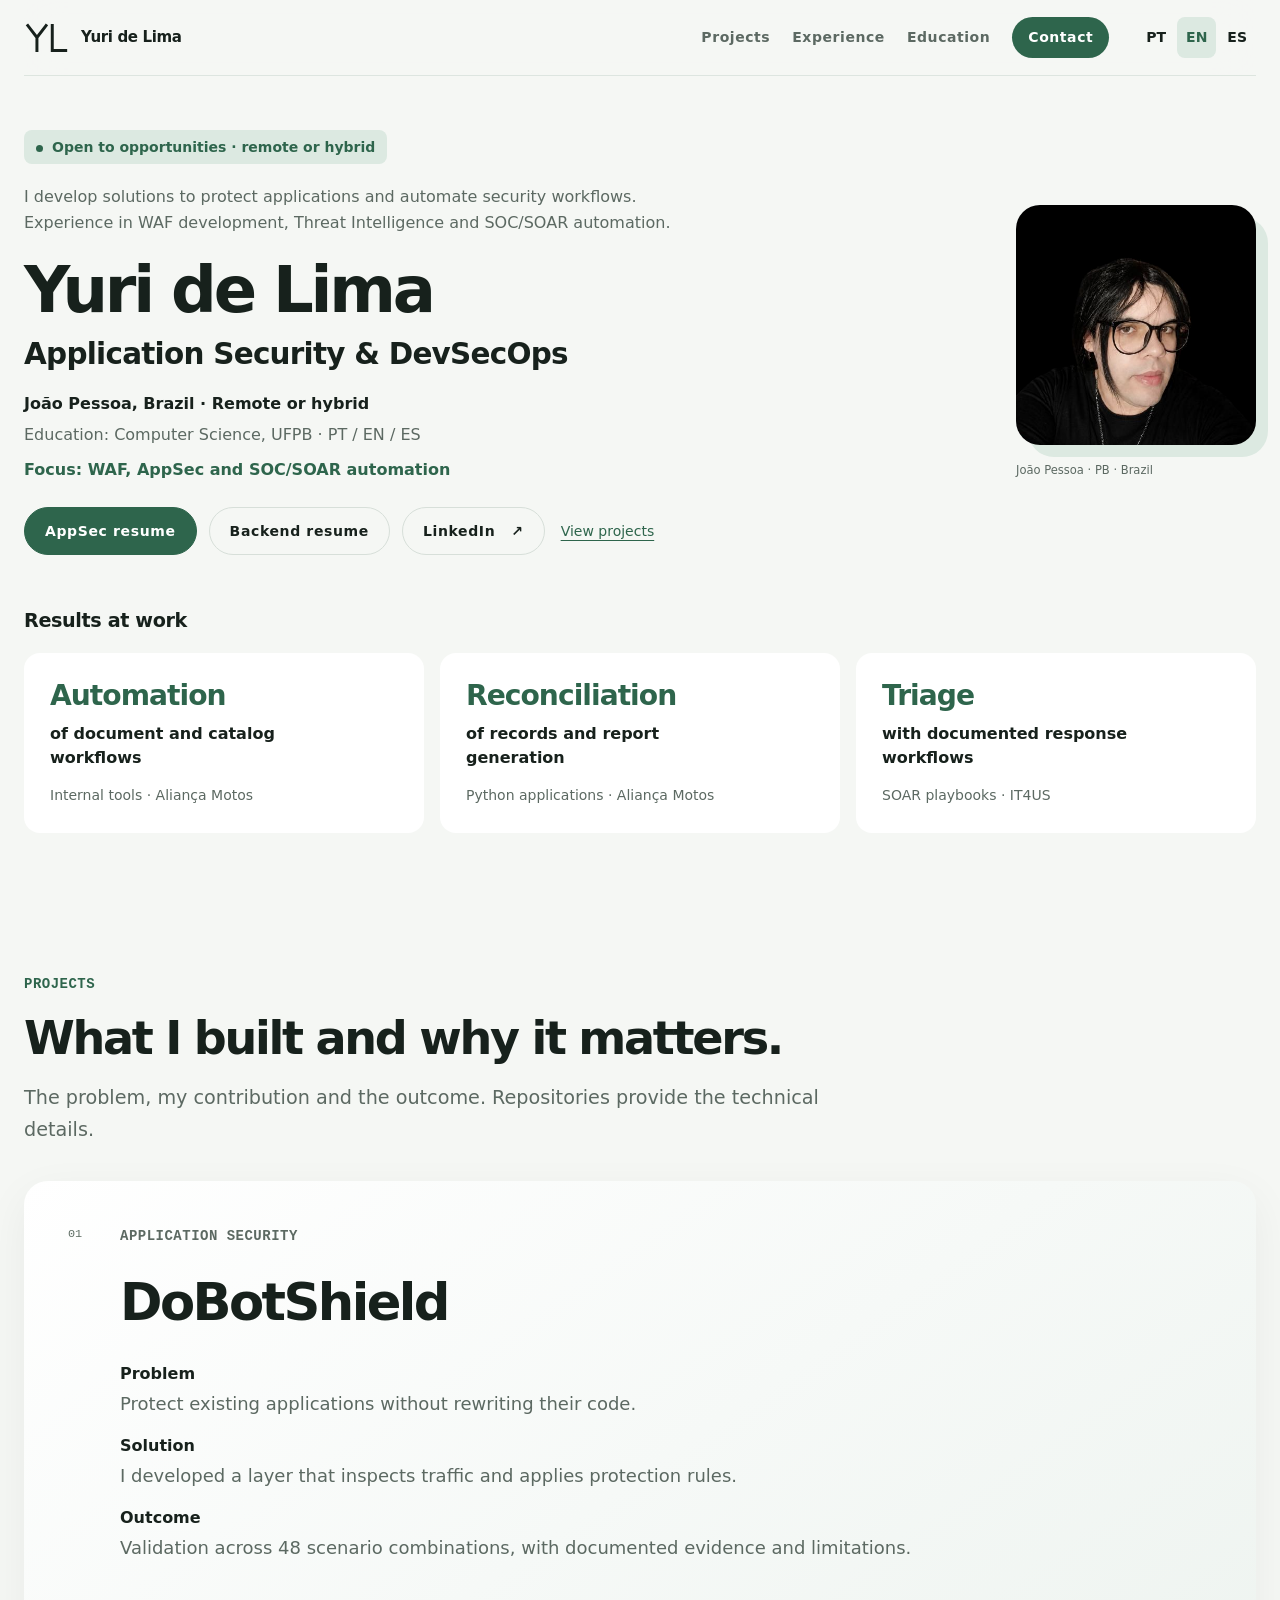
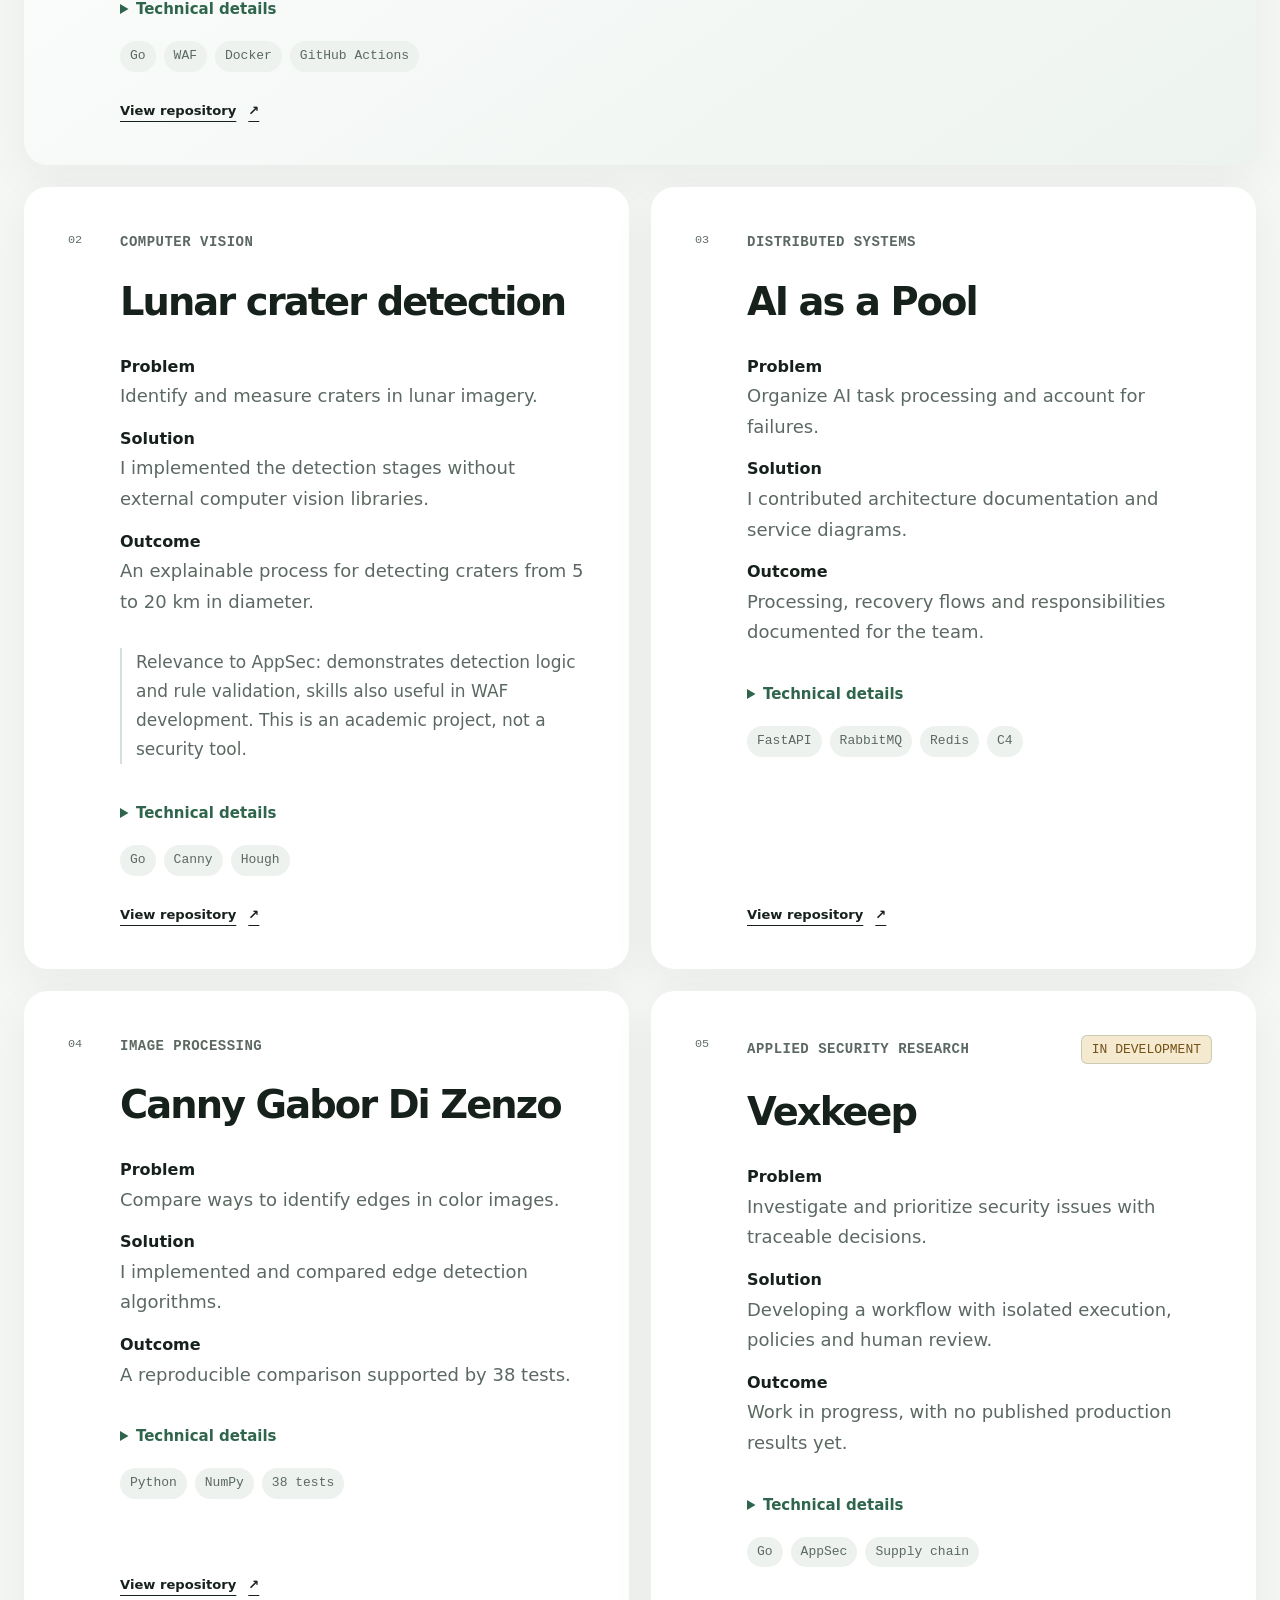
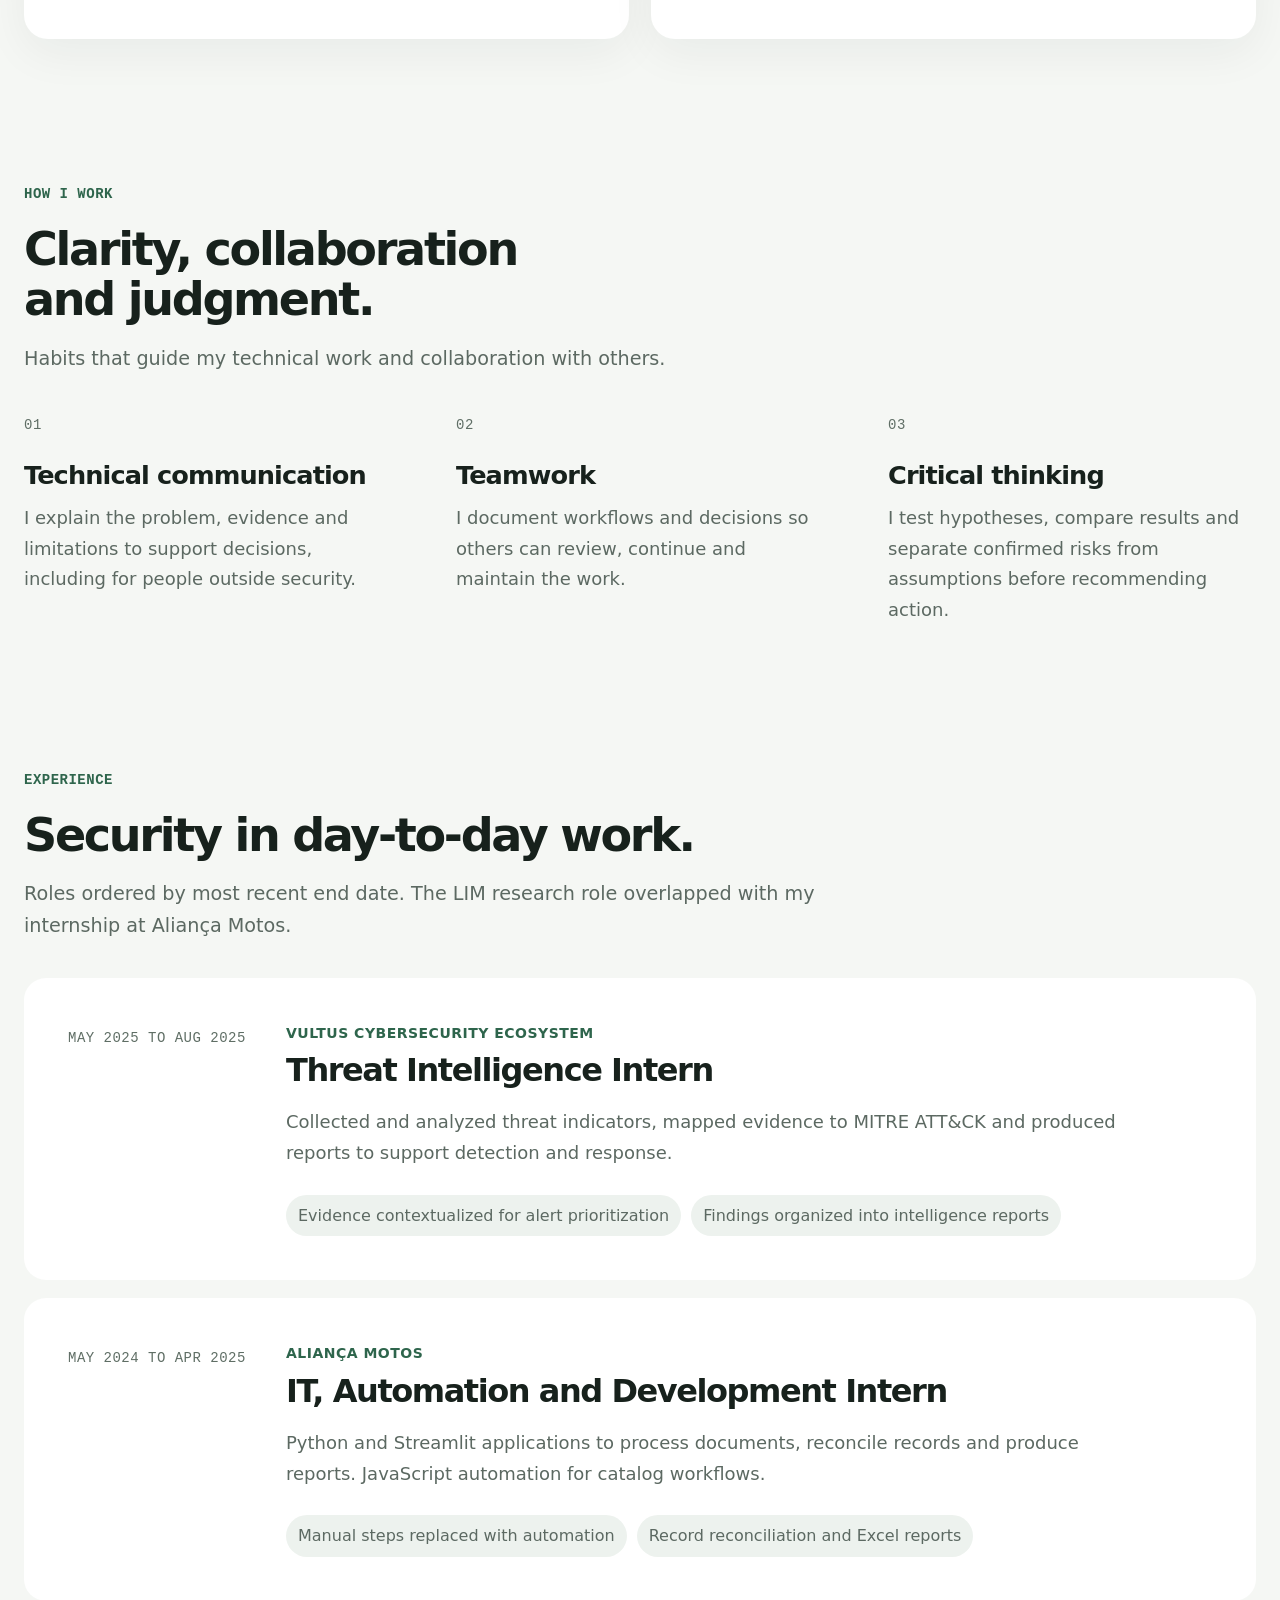
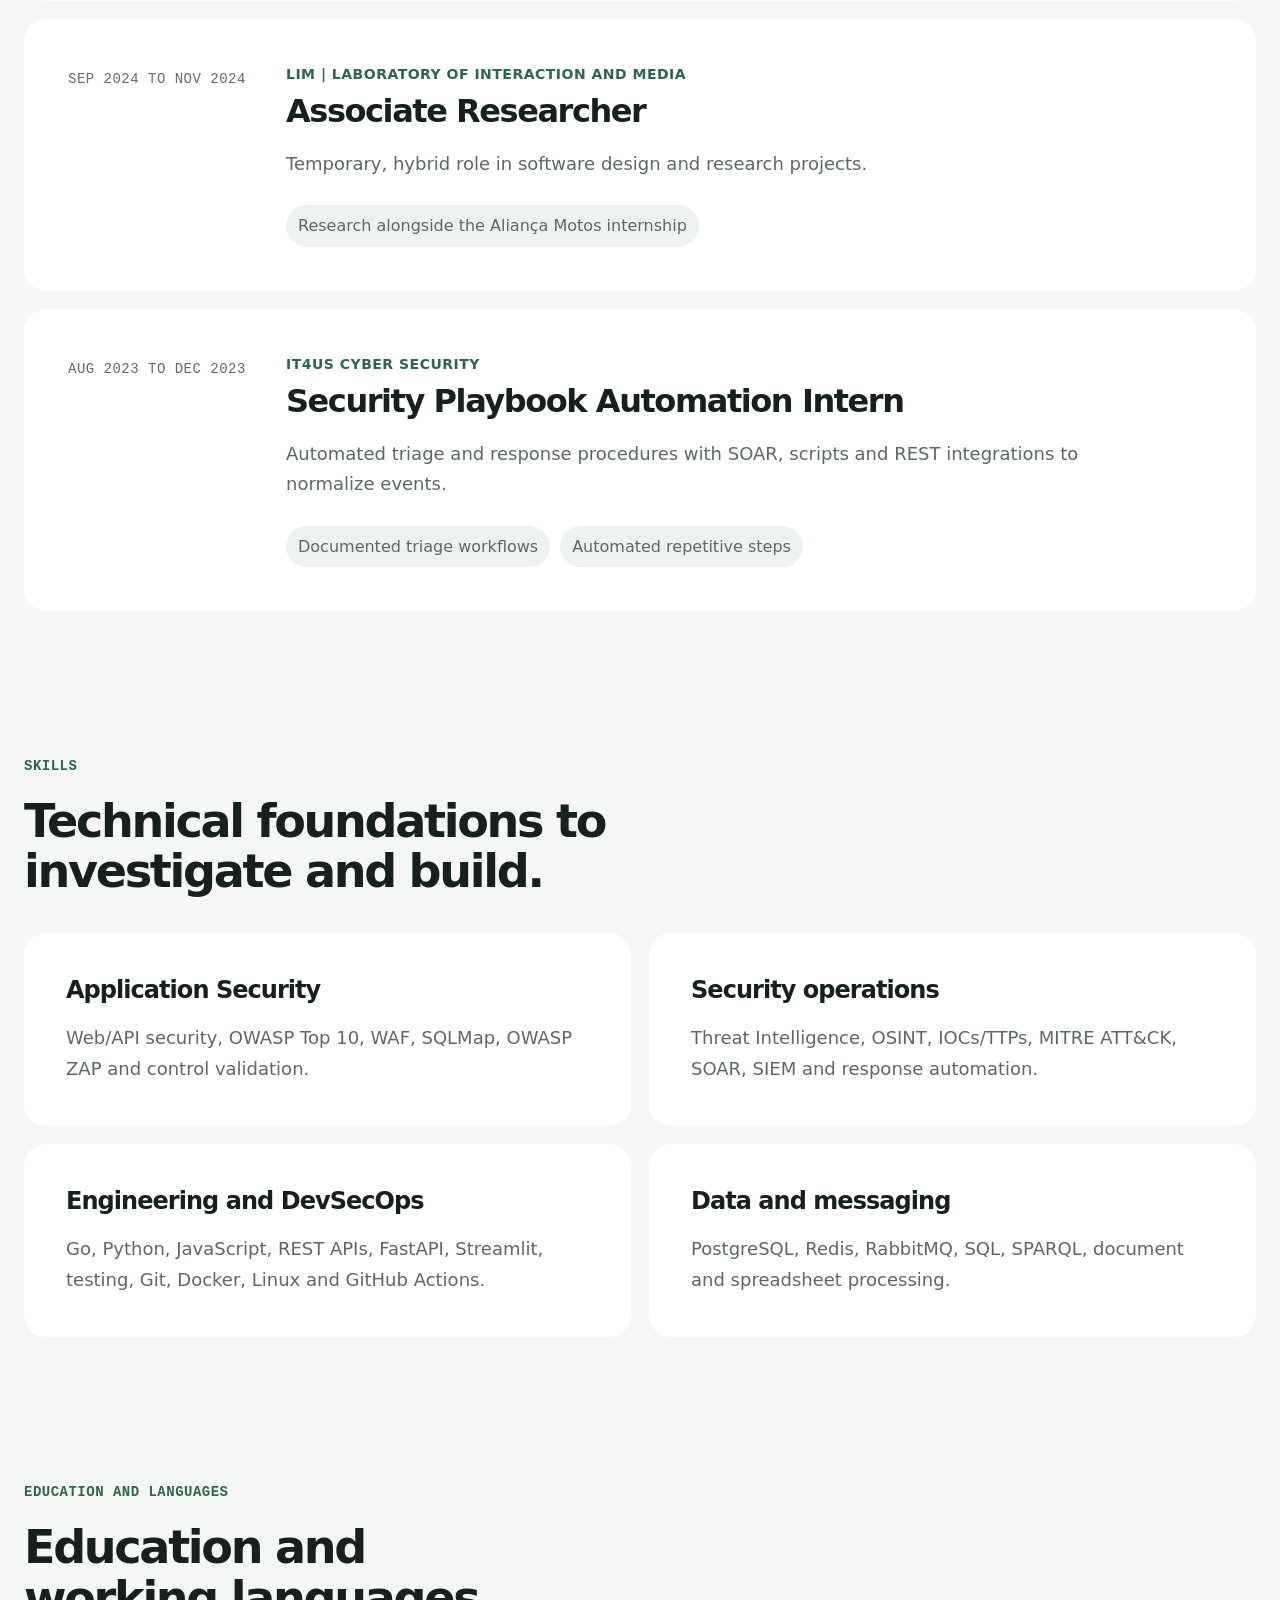
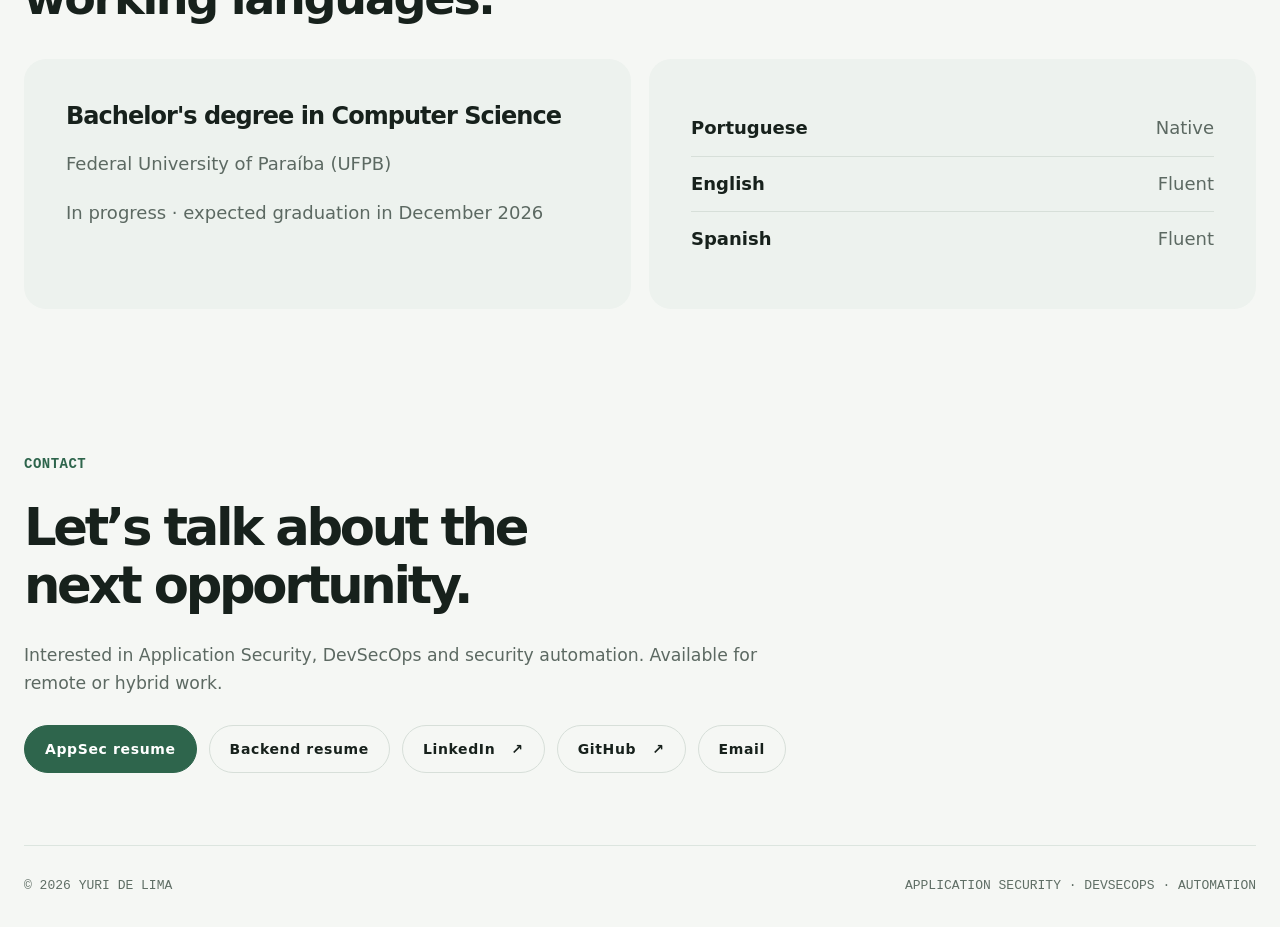
==== commit a0bbaf46: "Publish specialized multilingual resumes and professional contact" ====
--- a/en/index.html
+++ b/en/index.html
@@ -14,7 +14,7 @@
   <meta property="og:image" content="https://yuridelimadev.github.io/assets/og.png"><meta property="og:image:type" content="image/png"><meta property="og:image:width" content="1731"><meta property="og:image:height" content="909"><meta property="og:image:alt" content="Yuri de Lima, Application Security and DevSecOps">
   <meta name="twitter:card" content="summary_large_image"><meta name="twitter:title" content="Yuri de Lima | Application Security &amp; DevSecOps"><meta name="twitter:description" content="Yuri de Lima, based in João Pessoa, Brazil. Application Security, DevSecOps, WAF and SOC/SOAR automation. Projects, experience, UFPB education and PDF resume."><meta name="twitter:image" content="https://yuridelimadev.github.io/assets/og.png">
   <link rel="icon" href="/assets/favicon.svg?v=4" type="image/svg+xml"><link rel="manifest" href="/site.webmanifest"><link rel="stylesheet" href="/styles.css?v=5"><script src="/script.js?v=5" defer></script>
-  <script type="application/ld+json">{"@context":"https://schema.org","@type":"Person","@id":"https://yuridelimadev.github.io/#person","name":"Yuri de Lima","url":"https://yuridelimadev.github.io/","image":"https://yuridelimadev.github.io/assets/yuri-silva.jpg","jobTitle":"Application Security & DevSecOps","email":"mailto:yuri.silva.bezerra.lima@academico.ufpb.br","sameAs":["https://github.com/yurIdeLimaDev","https://www.linkedin.com/in/yuridelima"],"address":{"@type":"PostalAddress","addressLocality":"João Pessoa","addressRegion":"PB","addressCountry":"BR"},"affiliation":{"@type":"CollegeOrUniversity","name":"Universidade Federal da Paraíba"},"knowsLanguage":["pt-BR","en","es"],"knowsAbout":["Application Security","DevSecOps","WAF","Threat Intelligence","SOC","SOAR","Security Automation","Go","Python"]}</script>
+  <script type="application/ld+json">{"@context":"https://schema.org","@type":"Person","@id":"https://yuridelimadev.github.io/#person","name":"Yuri de Lima","url":"https://yuridelimadev.github.io/","image":"https://yuridelimadev.github.io/assets/yuri-silva.jpg","jobTitle":"Application Security & DevSecOps","email":"mailto:yuridelimadev@vexkeep.com","sameAs":["https://github.com/yurIdeLimaDev","https://www.linkedin.com/in/yuridelima"],"address":{"@type":"PostalAddress","addressLocality":"João Pessoa","addressRegion":"PB","addressCountry":"BR"},"affiliation":{"@type":"CollegeOrUniversity","name":"Universidade Federal da Paraíba"},"knowsLanguage":["pt-BR","en","es"],"knowsAbout":["Application Security","DevSecOps","WAF","Threat Intelligence","SOC","SOAR","Security Automation","Go","Python"]}</script>
 </head>
 <body>
   <a class="skip-link" href="#conteudo">Skip to content</a>
@@ -30,20 +30,20 @@
         <p class="hero-pitch">I develop solutions to protect applications and automate security workflows. Experience in WAF development, Threat Intelligence and SOC/SOAR automation.</p>
         <h1 id="hero-title">Yuri de Lima <span>Application Security &amp; DevSecOps</span></h1>
         <p class="hero-location">João Pessoa, Brazil · Remote or hybrid</p><p class="hero-facts">Education: Computer Science, UFPB · PT / EN / ES</p><p class="hero-focus">Focus: WAF, AppSec and SOC/SOAR automation</p>
-        <div class="hero-actions"><a class="button button-primary" href="/assets/cv-yuri-de-lima-en.pdf" download>Resume</a><a class="button button-secondary" href="https://www.linkedin.com/in/yuridelima" target="_blank" rel="noopener noreferrer">LinkedIn <span aria-hidden="true">↗</span></a><a class="text-link" href="#trabalhos">View projects</a></div>
+        <div class="hero-actions"><a class="button button-primary" href="/assets/Resume_EN_Security_AppSec.pdf" download>AppSec resume</a><a class="button button-secondary" href="/assets/Resume_EN_Software_Backend.pdf" download>Backend resume</a><a class="button button-secondary" href="https://www.linkedin.com/in/yuridelima" target="_blank" rel="noopener noreferrer">LinkedIn <span aria-hidden="true">↗</span></a><a class="text-link" href="#trabalhos">View projects</a></div>
       </div>
       <aside class="profile-panel" aria-label="Yuri de Lima"><div class="portrait-frame"><img src="/assets/yuri-silva.jpg" alt="Portrait of Yuri de Lima" width="640" height="640" fetchpriority="high"></div><div class="profile-meta"><p>João Pessoa · PB · Brazil</p></div></aside>
-      <div class="results-summary" aria-labelledby="results-title"><h2 id="results-title">Results at work</h2><dl class="results-grid"><div><dt>saved on operational tasks</dt><dd class="result-value">6 h/week</dd><dd class="result-context">Workflow automation · Aliança Motos</dd></div><div><dt>less time processing documents</dt><dd class="result-value">33%</dd><dd class="result-context">Internal applications · Aliança Motos</dd></div><div><dt>less time to the initial response to alerts</dt><dd class="result-value">21%</dd><dd class="result-context">Security automation · IT4US</dd></div></dl></div>
+      <div class="results-summary" aria-labelledby="results-title"><h2 id="results-title">Results at work</h2><dl class="results-grid"><div><dt>of document and catalog workflows</dt><dd class="result-value">Automation</dd><dd class="result-context">Internal tools · Aliança Motos</dd></div><div><dt>of records and report generation</dt><dd class="result-value">Reconciliation</dd><dd class="result-context">Python applications · Aliança Motos</dd></div><div><dt>with documented response workflows</dt><dd class="result-value">Triage</dd><dd class="result-context">SOAR playbooks · IT4US</dd></div></dl></div>
     </section>
     <section id="trabalhos" class="projects section-shell" aria-labelledby="projects-title">
       <div class="section-heading"><p class="section-index">Projects</p><h2 id="projects-title">What I built and why it matters.</h2><p>The problem, my contribution and the outcome. Repositories provide the technical details.</p></div>
       <div class="project-grid"><article class="project-card project-card-featured"><div class="project-number" aria-hidden="true">01</div><div class="project-content"><div class="project-topline"><p class="project-type">Application Security</p></div><h3>DoBotShield</h3><dl class="project-story"><div><dt>Problem</dt><dd>Protect existing applications without rewriting their code.</dd></div><div><dt>Solution</dt><dd>I developed a layer that inspects traffic and applies protection rules.</dd></div><div><dt>Outcome</dt><dd>Validation across 48 scenario combinations, with documented evidence and limitations.</dd></div></dl><details><summary>Technical details</summary><p>Go WAF and reverse proxy with HTTP/WebSocket inspection, payload normalization, rate limiting and IP/CIDR controls. Eight targets compared using SQLMap, OWASP ZAP, Commix, XSStrike, testssl.sh and wrk.</p></details><ul class="tag-list"><li>Go</li><li>WAF</li><li>Docker</li><li>GitHub Actions</li></ul><a class="project-link" href="https://github.com/yurIdeLimaDev/DoBotShieldV2" target="_blank" rel="noopener noreferrer">View repository <span aria-hidden="true">↗</span></a></div></article><article class="project-card "><div class="project-number" aria-hidden="true">02</div><div class="project-content"><div class="project-topline"><p class="project-type">Computer vision</p></div><h3>Lunar crater detection</h3><dl class="project-story"><div><dt>Problem</dt><dd>Identify and measure craters in lunar imagery.</dd></div><div><dt>Solution</dt><dd>I implemented the detection stages without external computer vision libraries.</dd></div><div><dt>Outcome</dt><dd>An explainable process for detecting craters from 5 to 20 km in diameter.</dd></div></dl><p class="project-relevance">Relevance to AppSec: demonstrates detection logic and rule validation, skills also useful in WAF development. This is an academic project, not a security tool.</p><details><summary>Technical details</summary><p>LRO WAC imagery, Canny edge detection and the Hough transform, using the Go standard library.</p></details><ul class="tag-list"><li>Go</li><li>Canny</li><li>Hough</li></ul><a class="project-link" href="https://github.com/yurIdeLimaDev/ID-Crateras-Lunares" target="_blank" rel="noopener noreferrer">View repository <span aria-hidden="true">↗</span></a></div></article><article class="project-card "><div class="project-number" aria-hidden="true">03</div><div class="project-content"><div class="project-topline"><p class="project-type">Distributed systems</p></div><h3>AI as a Pool</h3><dl class="project-story"><div><dt>Problem</dt><dd>Organize AI task processing and account for failures.</dd></div><div><dt>Solution</dt><dd>I contributed architecture documentation and service diagrams.</dd></div><div><dt>Outcome</dt><dd>Processing, recovery flows and responsibilities documented for the team.</dd></div></dl><details><summary>Technical details</summary><p>Asynchronous architecture with Redis, PostgreSQL, RabbitMQ, retries, DLQ, circuit breaker and cache-aside. My contribution focused on documentation and C4 diagrams.</p></details><ul class="tag-list"><li>FastAPI</li><li>RabbitMQ</li><li>Redis</li><li>C4</li></ul><a class="project-link" href="https://github.com/yurIdeLimaDev/-IA_como_Pool" target="_blank" rel="noopener noreferrer">View repository <span aria-hidden="true">↗</span></a></div></article><article class="project-card "><div class="project-number" aria-hidden="true">04</div><div class="project-content"><div class="project-topline"><p class="project-type">Image processing</p></div><h3>Canny Gabor Di Zenzo</h3><dl class="project-story"><div><dt>Problem</dt><dd>Compare ways to identify edges in color images.</dd></div><div><dt>Solution</dt><dd>I implemented and compared edge detection algorithms.</dd></div><div><dt>Outcome</dt><dd>A reproducible comparison supported by 38 tests.</dd></div></dl><details><summary>Technical details</summary><p>Classic Canny and a vector approach to color images, with correlation, non-maximum suppression and hysteresis implemented from scratch.</p></details><ul class="tag-list"><li>Python</li><li>NumPy</li><li>38 tests</li></ul><a class="project-link" href="https://github.com/yurIdeLimaDev/PDI-Filtros" target="_blank" rel="noopener noreferrer">View repository <span aria-hidden="true">↗</span></a></div></article><article class="project-card "><div class="project-number" aria-hidden="true">05</div><div class="project-content"><div class="project-topline"><p class="project-type">Applied security research</p><span class="project-state state-development">In development</span></div><h3>Vexkeep</h3><dl class="project-story"><div><dt>Problem</dt><dd>Investigate and prioritize security issues with traceable decisions.</dd></div><div><dt>Solution</dt><dd>Developing a workflow with isolated execution, policies and human review.</dd></div><div><dt>Outcome</dt><dd>Work in progress, with no published production results yet.</dd></div></dl><details><summary>Technical details</summary><p>Versioned policies, normalized evidence and final human review. Private repository; only a high-level description is public.</p></details><ul class="tag-list"><li>Go</li><li>AppSec</li><li>Supply chain</li></ul></div></article></div>
     </section>
     <section class="method section-shell" aria-labelledby="method-title"><div class="section-heading"><p class="section-index">How I work</p><h2 id="method-title">Clarity, collaboration and judgment.</h2><p>Habits that guide my technical work and collaboration with others.</p></div><ol class="principle-list"><li><span class="principle-number">01</span><h3>Technical communication</h3><p>I explain the problem, evidence and limitations to support decisions, including for people outside security.</p></li><li><span class="principle-number">02</span><h3>Teamwork</h3><p>I document workflows and decisions so others can review, continue and maintain the work.</p></li><li><span class="principle-number">03</span><h3>Critical thinking</h3><p>I test hypotheses, compare results and separate confirmed risks from assumptions before recommending action.</p></li></ol></section>
-    <section id="experiencia" class="experience section-shell" aria-labelledby="experience-title"><div class="section-heading"><p class="section-index">Experience</p><h2 id="experience-title">Security in day-to-day work.</h2><p>Roles ordered by most recent end date. The LIM research role overlapped with my internship at Aliança Motos.</p></div><div class="timeline"><article class="timeline-item"><p class="timeline-date">May 2025 to Aug 2025</p><div><p class="timeline-company">Vultus Cybersecurity Ecosystem</p><h3>Threat Intelligence Intern</h3><p>Collected and analyzed approximately 150 threat indicators per month, mapped evidence to MITRE ATT&amp;CK and produced reports to support detection and response.</p><ul class="impact-list"><li>19% less time prioritizing alerts</li><li>20% less rework organizing evidence</li></ul></div></article><article class="timeline-item"><p class="timeline-date">May 2024 to Apr 2025</p><div><p class="timeline-company">Aliança Motos</p><h3>IT, Automation and Development Intern</h3><p>Python and Streamlit applications to process documents, reconcile records and produce reports. JavaScript automation for catalog workflows.</p><ul class="impact-list"><li>6 hours saved per week</li><li>33% less processing time</li></ul></div></article><article class="timeline-item"><p class="timeline-date">Sep 2024 to Nov 2024</p><div><p class="timeline-company">LIM | Laboratory of Interaction and Media</p><h3>Associate Researcher</h3><p>Temporary, hybrid role in software design and research projects.</p><ul class="impact-list"><li>Research alongside the Aliança Motos internship</li></ul></div></article><article class="timeline-item"><p class="timeline-date">Aug 2023 to Dec 2023</p><div><p class="timeline-company">IT4US Cyber Security</p><h3>Security Playbook Automation Intern</h3><p>Automated triage and response procedures with SOAR, scripts and REST integrations for approximately 200 events per day.</p><ul class="impact-list"><li>31% of repetitive steps automated</li><li>21% less time to initial response</li></ul></div></article></div></section>
+    <section id="experiencia" class="experience section-shell" aria-labelledby="experience-title"><div class="section-heading"><p class="section-index">Experience</p><h2 id="experience-title">Security in day-to-day work.</h2><p>Roles ordered by most recent end date. The LIM research role overlapped with my internship at Aliança Motos.</p></div><div class="timeline"><article class="timeline-item"><p class="timeline-date">May 2025 to Aug 2025</p><div><p class="timeline-company">Vultus Cybersecurity Ecosystem</p><h3>Threat Intelligence Intern</h3><p>Collected and analyzed threat indicators, mapped evidence to MITRE ATT&amp;CK and produced reports to support detection and response.</p><ul class="impact-list"><li>Evidence contextualized for alert prioritization</li><li>Findings organized into intelligence reports</li></ul></div></article><article class="timeline-item"><p class="timeline-date">May 2024 to Apr 2025</p><div><p class="timeline-company">Aliança Motos</p><h3>IT, Automation and Development Intern</h3><p>Python and Streamlit applications to process documents, reconcile records and produce reports. JavaScript automation for catalog workflows.</p><ul class="impact-list"><li>Manual steps replaced with automation</li><li>Record reconciliation and Excel reports</li></ul></div></article><article class="timeline-item"><p class="timeline-date">Sep 2024 to Nov 2024</p><div><p class="timeline-company">LIM | Laboratory of Interaction and Media</p><h3>Associate Researcher</h3><p>Temporary, hybrid role in software design and research projects.</p><ul class="impact-list"><li>Research alongside the Aliança Motos internship</li></ul></div></article><article class="timeline-item"><p class="timeline-date">Aug 2023 to Dec 2023</p><div><p class="timeline-company">IT4US Cyber Security</p><h3>Security Playbook Automation Intern</h3><p>Automated triage and response procedures with SOAR, scripts and REST integrations to normalize events.</p><ul class="impact-list"><li>Documented triage workflows</li><li>Automated repetitive steps</li></ul></div></article></div></section>
     <section id="competencias" class="capabilities section-shell" aria-labelledby="capabilities-title"><div class="section-heading"><p class="section-index">Skills</p><h2 id="capabilities-title">Technical foundations to investigate and build.</h2></div><div class="capability-grid"><article><h3>Application Security</h3><p>Web/API security, OWASP Top 10, WAF, SQLMap, OWASP ZAP and control validation.</p></article><article><h3>Security operations</h3><p>Threat Intelligence, OSINT, IOCs/TTPs, MITRE ATT&amp;CK, SOAR, SIEM and response automation.</p></article><article><h3>Engineering and DevSecOps</h3><p>Go, Python, JavaScript, REST APIs, FastAPI, Streamlit, testing, Git, Docker, Linux and GitHub Actions.</p></article><article><h3>Data and messaging</h3><p>PostgreSQL, Redis, RabbitMQ, SQL, SPARQL, document and spreadsheet processing.</p></article></div></section>
     <section id="formacao" class="education section-shell" aria-labelledby="education-title"><div class="section-heading"><p class="section-index">Education and languages</p><h2 id="education-title">Education and working languages.</h2></div><div class="education-strip"><div><h3>Bachelor's degree in Computer Science</h3><p>Federal University of Paraíba (UFPB)</p><p>In progress · expected graduation in December 2026</p></div><div><dl class="language-list"><div><dt>Portuguese</dt><dd>Native</dd></div><div><dt>English</dt><dd>Fluent</dd></div><div><dt>Spanish</dt><dd>Fluent</dd></div></dl></div></div></section>
-    <section id="contato" class="contact section-shell" aria-labelledby="contact-title"><p class="section-index">Contact</p><div class="contact-grid"><div><h2 id="contact-title">Let’s talk about the next opportunity.</h2><p>Interested in Application Security, DevSecOps and security automation. Available for remote or hybrid work.</p></div><div class="contact-actions" aria-label="Contact channels"><a class="button button-primary" href="/assets/cv-yuri-de-lima-en.pdf" download>Resume</a><a class="button button-secondary" href="https://www.linkedin.com/in/yuridelima" target="_blank" rel="noopener noreferrer">LinkedIn <span aria-hidden="true">↗</span></a><a class="button button-secondary" href="https://github.com/yurIdeLimaDev" target="_blank" rel="noopener noreferrer">GitHub <span aria-hidden="true">↗</span></a><a class="button button-secondary" href="mailto:yuri.silva.bezerra.lima@academico.ufpb.br">Email</a></div></div></section>
+    <section id="contato" class="contact section-shell" aria-labelledby="contact-title"><p class="section-index">Contact</p><div class="contact-grid"><div><h2 id="contact-title">Let’s talk about the next opportunity.</h2><p>Interested in Application Security, DevSecOps and security automation. Available for remote or hybrid work.</p></div><div class="contact-actions" aria-label="Contact channels"><a class="button button-primary" href="/assets/Resume_EN_Security_AppSec.pdf" download>AppSec resume</a><a class="button button-secondary" href="/assets/Resume_EN_Software_Backend.pdf" download>Backend resume</a><a class="button button-secondary" href="https://www.linkedin.com/in/yuridelima" target="_blank" rel="noopener noreferrer">LinkedIn <span aria-hidden="true">↗</span></a><a class="button button-secondary" href="https://github.com/yurIdeLimaDev" target="_blank" rel="noopener noreferrer">GitHub <span aria-hidden="true">↗</span></a><a class="button button-secondary" href="mailto:yuridelimadev@vexkeep.com">Email</a></div></div></section>
   </main>
   <footer class="site-footer section-shell"><p>© <span data-year>2026</span> Yuri de Lima</p><p>Application Security · DevSecOps · Automation</p></footer>
 </body></html>
--- a/styles.css
+++ b/styles.css
@@ -583,7 +583,7 @@
 .results-grid > div { display: flex; flex-direction: column; padding: 26px; border-radius: 16px; background: var(--bg-raised); }
 .results-grid dt { max-width: 260px; font-size: 1rem; font-weight: 600; line-height: 1.5; }
 .results-grid dd { margin: 0; }
-.results-grid .result-value { order: -1; margin-bottom: 10px; color: var(--accent); font-size: clamp(1.8rem, 3vw, 2.5rem); font-weight: 750; letter-spacing: -.035em; line-height: 1.2; }
+.results-grid .result-value { order: -1; margin-bottom: 10px; color: var(--accent); font-size: clamp(1.55rem, 2.2vw, 2rem); font-weight: 750; letter-spacing: -.035em; line-height: 1.2; overflow-wrap: anywhere; }
 .results-grid .result-context { margin-top: 14px; color: var(--muted); font-size: .875rem; }
 @media (max-width: 680px) {
   .results-grid { grid-template-columns: 1fr; gap: 12px; }
